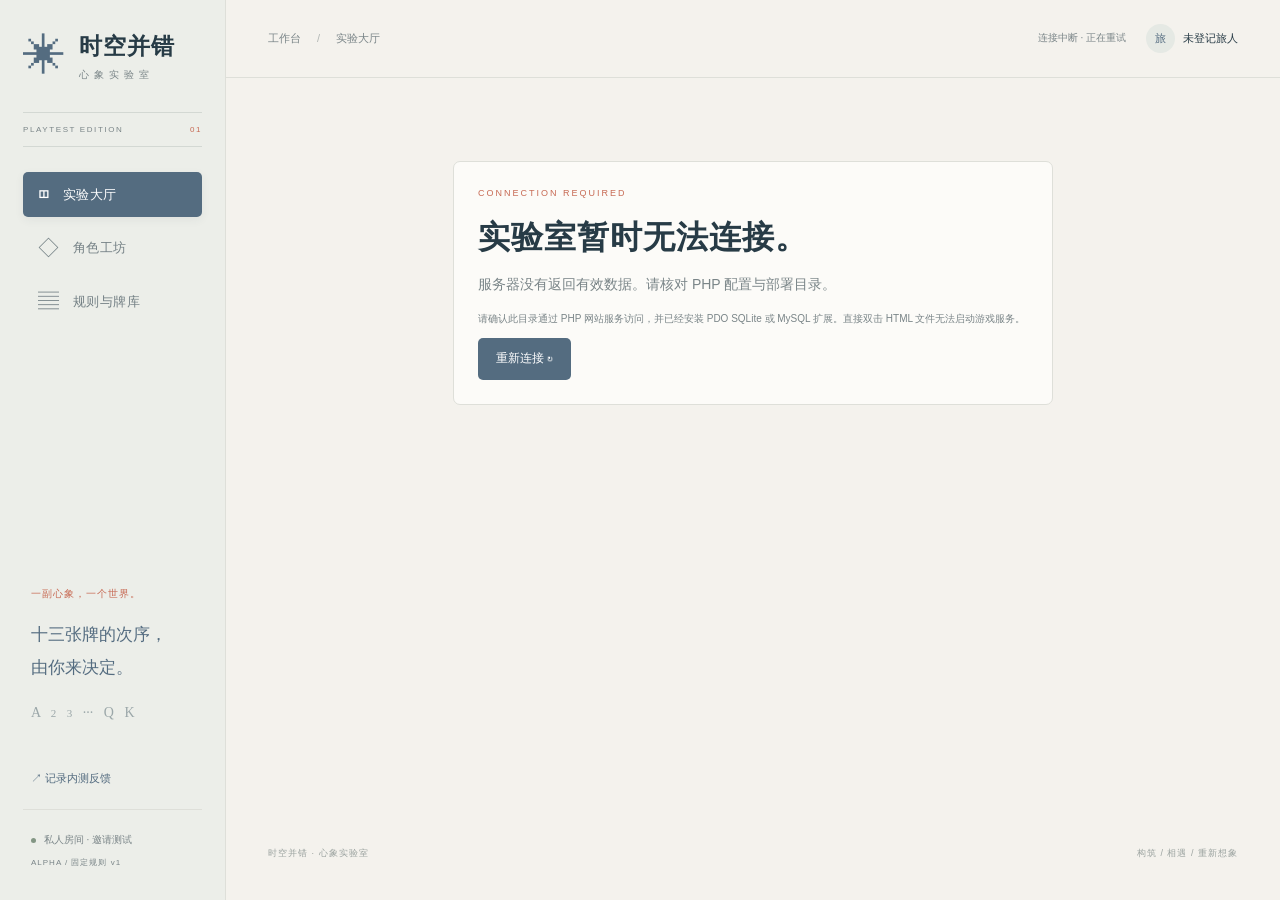
==== public/index.html @ 9e771411 "Initial Initial Commit" ====
<!doctype html>
<html lang="zh-CN">
<head>
  <meta charset="utf-8">
  <meta name="viewport" content="width=device-width,initial-scale=1">
  <meta name="theme-color" content="#f4f2ed">
  <meta name="description" content="时空并错：围绕十三张心象展开的卡牌对战与角色创作实验室。">
  <title>时空并错 · 心象实验室</title>
  <link rel="stylesheet" href="assets/style.css">
  <script src="assets/app.js" defer></script>
</head>
<body>
  <div class="app-shell">
    <aside class="sidebar" aria-label="主导航">
      <a class="brand" href="#home"><span class="brand-mark" aria-hidden="true">✳</span><span>时空并错<small>心象实验室</small></span></a>
      <div class="edition">PLAYTEST EDITION <b>01</b></div>
      <nav>
        <button data-nav="home" class="nav-item active"><span aria-hidden="true">◫</span> 实验大厅</button>
        <button data-nav="workshop" class="nav-item"><span aria-hidden="true">◇</span> 角色工坊</button>
        <button data-nav="reference" class="nav-item"><span aria-hidden="true">▤</span> 规则与牌库</button>
        <button data-nav="room" class="nav-item" id="room-nav" hidden><span aria-hidden="true">◎</span> 当前对局</button>
      </nav>
      <div class="sidebar-note"><span class="tiny-label">一副心象，一个世界。</span><p>十三张牌的次序，<br>由你来决定。</p><div class="mini-ranks">A <i>2</i> <i>3</i> ··· Q K</div></div>
      <button class="feedback-link" data-action="feedback">↗ 记录内测反馈</button>
      <div class="sidebar-bottom"><span class="status-dot"></span> 私人房间 · 邀请测试 <small>ALPHA / 固定规则 v1</small></div>
    </aside>
    <div class="workspace">
      <header class="topbar"><div class="breadcrumb" id="breadcrumb">工作台 <span>/</span> 实验大厅</div><div class="header-right"><span class="network-status" id="network-status">正在连接</span><button class="identity" data-action="identity"><span id="avatar-initial">旅</span><span id="identity-name">未登记旅人</span></button></div></header>
      <main id="main" tabindex="-1"><div class="loading-state"><span class="loading-ring"></span><p>正在整理心象牌库…</p></div></main>
      <footer class="main-footer"><span>时空并错 · 心象实验室</span><span>构筑 / 相遇 / 重新想象</span></footer>
    </div>
  </div>
  <div id="toast" class="toast" role="status" aria-live="polite" hidden></div>
  <dialog id="modal" aria-labelledby="modal-title"><div id="modal-content"></div></dialog>
  <noscript>本游戏需要启用 JavaScript。请在浏览器设置中启用后刷新页面。</noscript>
</body>
</html>
---- public/assets/style.css ----
:root{--paper:#f4f2ed;--surface:#fcfbf8;--ink:#273b46;--muted:#7a8588;--line:#dedfd9;--blue:#546c80;--blue-light:#e5ebed;--coral:#c76a54;--coral-light:#f1e4dc;--green:#768876;--shadow:0 8px 24px #273b4607;--serif:"Noto Serif SC","Songti SC","SimSun",serif}
*{box-sizing:border-box}body{margin:0;background:var(--paper);color:var(--ink);font:14px/1.65 -apple-system,BlinkMacSystemFont,"Segoe UI","Microsoft YaHei",sans-serif}button,input,select,textarea{font:inherit}button,a,input,select,textarea{outline-offset:4px}button{cursor:pointer}button:disabled{cursor:not-allowed;opacity:.42}button,a{touch-action:manipulation}a{color:var(--blue)}button{color:inherit}button:focus-visible,a:focus-visible{outline:2px solid var(--coral)}button{border:0}input,select,textarea{min-width:0;width:100%;border:1px solid var(--line);border-radius:5px;background:#fffefa;padding:10px 12px;color:var(--ink)}input:focus,select:focus,textarea:focus{outline:2px solid #829ba555;outline-offset:0;border-color:var(--blue)}textarea{resize:vertical}label{display:block;font-size:12px;font-weight:600;color:#65737b}label input,label select,label textarea{display:block;margin-top:6px;font-weight:400}h1,h2,h3,h4,p{margin-top:0}h1,h2,h3{font-family:var(--serif);font-weight:600}h1{font-size:32px;letter-spacing:1px;line-height:1.5;margin-bottom:12px}h2{font-size:23px;line-height:1.5;margin-bottom:12px}h3{font-size:18px;margin-bottom:9px}p{color:var(--muted)}[hidden]{display:none!important}.app-shell{display:flex;min-height:100vh}.sidebar{width:226px;min-width:226px;background:#eceee9;border-right:1px solid var(--line);padding:31px 23px;display:flex;flex-direction:column;position:fixed;top:0;bottom:0;z-index:10}.brand{display:flex;align-items:center;gap:12px;text-decoration:none;color:var(--ink);font-family:var(--serif);font-size:23px;font-weight:700;line-height:1.2;letter-spacing:1px}.brand small{display:block;font-family:inherit;font-size:10px;letter-spacing:5px;margin-top:8px;color:var(--muted);font-weight:400}.brand-mark{font-family:Georgia,serif;font-size:43px;font-weight:400;color:var(--blue)}.edition{border-top:1px solid #d3d8d3;border-bottom:1px solid #d3d8d3;margin:29px 0 25px;padding:10px 0;font-size:8px;letter-spacing:1.6px;color:var(--muted);display:flex;justify-content:space-between}.edition b{font-weight:400;color:var(--coral)}.sidebar nav{display:flex;flex-direction:column;gap:8px}.nav-item{display:flex;gap:13px;align-items:center;background:none;text-align:left;padding:12px 15px;font-size:13px;border-radius:5px;color:#748085;letter-spacing:.5px}.nav-item>span{font-size:21px;line-height:20px}.nav-item.active{background:var(--blue);color:#fff;box-shadow:0 3px 10px #29415610}.nav-item:hover:not(.active){background:#e0e5e0}.sidebar-note{margin-top:auto;padding:44px 8px 35px}.tiny-label,.eyebrow{font-size:10px;letter-spacing:2px;font-weight:500}.sidebar-note .tiny-label{color:var(--coral);letter-spacing:1px}.sidebar-note p{font-family:var(--serif);font-size:17px;color:var(--blue);line-height:1.9;margin-top:15px}.mini-ranks{color:#9ba7a9;word-spacing:7px;font-family:Georgia,serif}.mini-ranks i{font-size:11px;font-style:normal}.feedback-link{background:transparent;text-align:left;font-size:11px;padding:10px 8px;color:var(--blue)}.sidebar-bottom{font-size:10px;color:var(--muted);padding:22px 8px 0;border-top:1px solid var(--line);margin-top:12px}.sidebar-bottom small{display:block;font-size:8px;letter-spacing:1px;margin-top:7px}.status-dot{display:inline-block;background:#839684;width:5px;height:5px;border-radius:50%;margin-right:5px}.workspace{width:calc(100% - 226px);margin-left:226px}.topbar{height:78px;padding:0 42px;display:flex;align-items:center;justify-content:space-between;border-bottom:1px solid var(--line);gap:12px}.breadcrumb{font-size:11px;color:var(--muted)}.breadcrumb span{margin:0 13px;color:#b2b7b4}.header-right{display:flex;align-items:center;gap:20px}.network-status{font-size:10px;color:var(--muted)}.identity{background:transparent;display:flex;gap:8px;align-items:center;font-size:11px;padding:0}.identity>span:first-child{width:29px;height:29px;border-radius:50%;background:#e5e9e4;display:grid;place-items:center;font-family:var(--serif);color:var(--blue)}main{max-width:1570px;margin:auto;padding:33px 42px 50px;min-height:calc(100vh - 132px)}.main-footer{padding:0 42px 22px;display:flex;justify-content:space-between;color:#9aa29f;font-size:9px;letter-spacing:1px}.page-heading{display:flex;justify-content:space-between;align-items:end;gap:24px;margin-bottom:27px}.page-heading h1{font-size:27px;margin:0 0 7px}.page-heading p{font-size:12px;margin:0}.eyebrow{color:var(--coral);font-size:9px;margin-bottom:12px;text-transform:uppercase;display:block}.pill{font-size:9px;border:1px solid #d4ddd7;border-radius:30px;padding:5px 11px;white-space:nowrap;color:#6e8175;background:#edf0e8;display:inline-block}.hero{display:grid;grid-template-columns:1.05fr 1fr;min-height:306px;border:1px solid var(--line);border-radius:8px;overflow:hidden;background:var(--surface);position:relative}.hero-copy{padding:36px 35px;position:relative;z-index:1}.hero h2{font-size:34px;line-height:1.5;letter-spacing:1px;margin:0 0 14px}.hero h2 em{font-style:normal;color:var(--coral)}.hero p{font-size:12px;max-width:360px;line-height:1.9;margin-bottom:24px}.hero-art{background:#d1d9d7 url('mindscape.png') center/cover;position:relative;min-height:250px}.hero-art:before{content:"";position:absolute;inset:0;background:linear-gradient(90deg,#fcfbf8 0%,#fcfbf830 14%,transparent 40%)}.art-caption{position:absolute;right:18px;bottom:13px;color:#f7f8f4;font-size:8px;letter-spacing:2px;text-shadow:0 1px 7px #21383b}.button-row{display:flex;align-items:center;gap:9px;flex-wrap:wrap}.btn{background:var(--blue);color:#fff;padding:10px 17px;border:1px solid transparent;border-radius:5px;font-size:12px;display:inline-flex;align-items:center;justify-content:center;gap:9px;text-decoration:none;min-height:40px;transition:background .15s,transform .15s}.btn:hover:not(:disabled){background:#435e74;transform:translateY(-1px)}.btn.secondary{background:transparent;border-color:var(--line);color:var(--ink)}.btn.secondary:hover{background:#ecefe9}.btn.coral{background:var(--coral)}.btn.coral:hover{background:#b6604b}.btn.small{padding:6px 11px;min-height:32px;font-size:11px}.btn.ghost{background:transparent;color:var(--blue);border:0;padding:7px}.btn.danger{background:#b55e51;color:white}.text-button{background:none;color:var(--blue);font-size:11px;padding:4px 0;border-bottom:1px solid #a9b7bd}.home-grid{display:grid;grid-template-columns:1fr 280px;gap:25px;margin-top:31px}.section-heading{display:flex;align-items:center;justify-content:space-between;gap:12px;margin-bottom:16px}.section-heading h2{font-size:19px;margin:0}.section-heading small{font-family:sans-serif;font-size:9px;letter-spacing:1px;color:var(--muted);margin-left:10px;font-weight:400}.section-heading a{font-size:11px}.preset-grid{display:grid;grid-template-columns:repeat(2,minmax(0,1fr));gap:13px}.preset-card{position:relative;border:1px solid var(--line);border-radius:6px;background:var(--surface);overflow:hidden;cursor:pointer;display:grid;grid-template-columns:85px 1fr;min-height:139px;transition:border-color .2s,transform .2s}.preset-card:hover{transform:translateY(-2px);border-color:#879eaa}.preset-card.selected{border-color:var(--blue);box-shadow:0 0 0 1px var(--blue)}.preset-portrait{background-image:url('mind-atlas.png');background-size:200% 200%;background-color:#dfe5e0}.art-0{background-position:0 0}.art-1{background-position:100% 0}.art-2{background-position:0 100%}.art-3{background-position:100% 100%}.preset-info{padding:15px 15px 11px;min-width:0}.preset-info h3{font-size:16px;margin-bottom:1px}.preset-info .subtitle{font-size:9px;color:var(--muted)}.preset-info p{font-size:10px;line-height:1.65;margin:9px 0 7px;display:-webkit-box;-webkit-line-clamp:2;-webkit-box-orient:vertical;overflow:hidden}.color-label{display:inline-flex;align-items:center;gap:5px;font-size:9px}.color-label:before{content:"";width:5px;height:5px;border-radius:50%;background:var(--blue)}.color-label.warm:before{background:var(--coral)}.color-label.neutral:before{background:#8a8595}.selected-check{position:absolute;right:9px;top:8px;font-size:9px;color:var(--blue)}.quick-panel{background:#e8ece7;border:1px solid #d9ded7;padding:22px;border-radius:6px}.quick-panel .eyebrow{color:var(--green);font-size:8px}.quick-panel h3{font-size:20px}.quick-panel p{font-size:11px;line-height:1.9}.quick-panel .btn{width:100%;margin-top:11px}.quick-panel label{font-size:10px}.quick-panel input{background:#f6f6ef;font-size:11px}.rule-shortcut{padding:21px 4px;border-bottom:1px solid var(--line);display:flex;gap:13px}.rule-shortcut>span{font-family:Georgia,serif;font-size:27px;color:#a0ada7}.rule-shortcut h4{font-size:11px;font-weight:500;margin:0 0 4px}.rule-shortcut p{font-size:10px;margin:0;line-height:1.8}.lower-banner{margin-top:23px;padding:20px 23px;border:1px dashed #cbd2cd;border-radius:5px;display:flex;align-items:center;gap:17px}.lower-banner>span{color:var(--coral);font-size:29px;line-height:1}.lower-banner h3{font-size:13px;margin-bottom:4px}.lower-banner p{font-size:10px;margin:0}.lower-banner button{margin-left:auto;white-space:nowrap}.muted{color:var(--muted)}.small-text{font-size:11px}.empty-state{text-align:center;padding:38px 20px;color:var(--muted)}.loading-state{min-height:350px;display:grid;place-content:center;text-align:center;gap:20px}.loading-state p{font-size:13px}.loading-ring{width:25px;height:25px;border:2px solid var(--line);border-top-color:var(--blue);border-radius:50%;animation:spin .8s linear infinite;margin:auto}@keyframes spin{to{transform:rotate(360deg)}}.panel{background:var(--surface);border:1px solid var(--line);border-radius:7px;padding:24px}.panel+.panel{margin-top:20px}.panel-title{display:flex;align-items:center;justify-content:space-between;gap:15px;margin-bottom:18px}.panel-title h2{font-size:19px;margin:0}.form-grid{display:grid;grid-template-columns:repeat(2,minmax(0,1fr));gap:15px}.form-grid.three{grid-template-columns:repeat(3,minmax(0,1fr))}.span-all{grid-column:1/-1}.help{font-size:10px;color:var(--muted);margin-top:8px;line-height:1.8}.field-inline{display:flex;gap:8px;align-items:center}.field-inline input[type=checkbox]{width:auto}.workshop-layout{display:grid;grid-template-columns:minmax(0,1fr) 240px;gap:24px;align-items:start}.workshop-aside{position:sticky;top:20px}.character-preview{background:var(--surface);border:1px solid var(--line);border-radius:7px;overflow:hidden}.character-preview .portrait{height:245px;background-image:url('mind-atlas.png');background-size:200% 200%;background-color:#dfe5e0}.character-preview .preview-text{padding:21px}.character-preview h3{font-size:25px}.character-preview p{font-size:11px;margin-bottom:10px}.budget-box{margin-top:15px;border:1px solid var(--line);padding:17px;border-radius:5px;background:#eeefe8;font-size:11px}.budget-box strong{font-size:22px;font-family:Georgia,serif}.budget-meter{height:4px;background:#d4dcd5;margin:12px 0;border-radius:3px;overflow:hidden}.budget-meter>i{display:block;background:var(--green);height:100%}.budget-box.invalid{background:#f3e7e0;color:#b45d47}.budget-box ul{padding-left:17px;font-size:10px}.skill-block{border:1px solid #d8dfe0;background:#f0f3f2;padding:17px;border-radius:6px;margin-top:13px}.skill-top{display:flex;align-items:center;gap:10px;margin-bottom:14px}.skill-top input{font-family:var(--serif);background:transparent;font-size:16px;border:0;border-bottom:1px solid var(--line);border-radius:0;padding:4px 0}.skill-number{color:var(--blue);font-family:Georgia,serif;font-size:18px}.icon-button{background:transparent;padding:6px;color:var(--muted);min-width:27px;border-radius:3px}.icon-button:hover{background:#dfe5df;color:var(--ink)}.effect-row{display:grid;grid-template-columns:1.1fr .8fr 60px .8fr 25px;gap:7px;margin-top:8px;align-items:center}.effect-row select,.effect-row input{padding:7px;font-size:11px;background:#fbfcf8}.block-label{font-size:10px;color:var(--blue);margin:15px 0 6px}.skill-sentence{font-size:11px;margin:12px 0 0;color:#6e7d82;border-left:2px solid #b7c7c6;padding-left:10px}.deck-guide{display:flex;justify-content:space-between;margin-bottom:13px;font-size:9px;color:var(--muted)}.deck-slot{display:grid;grid-template-columns:26px 30px minmax(0,1fr) 30px;gap:9px;align-items:center;border:1px solid var(--line);border-radius:5px;padding:9px 10px;margin-bottom:7px;background:#f8f8f2}.slot-order{font-size:9px;color:#9ca6a4;text-align:center}.slot-rank{font-family:Georgia,serif;font-size:21px;color:var(--blue);text-align:center}.deck-slot select{padding:6px 9px;font-size:11px}.reorder-buttons{display:flex;flex-direction:column;line-height:1}.reorder-buttons button{padding:0 6px;font-size:10px;min-height:18px;background:transparent;color:#85938f}.custom-slot{grid-column:2/-1;border-top:1px solid var(--line);padding-top:11px;margin-top:2px}.custom-slot label{font-size:10px}.custom-slot input,.custom-slot select{font-size:11px;padding:7px}.slot-custom-badge{font-size:8px;color:var(--coral)}.save-bar{position:sticky;bottom:15px;z-index:4;background:#fcfbf8ed;backdrop-filter:blur(10px);border:1px solid var(--line);border-radius:6px;box-shadow:0 4px 20px #263b4612;display:flex;justify-content:space-between;align-items:center;padding:12px 16px;margin-top:20px;gap:12px}.save-bar p{margin:0;font-size:10px}.portrait-options{display:flex;gap:8px;margin-top:6px}.portrait-option{height:52px;width:43px;background-image:url('mind-atlas.png');background-size:200% 200%;border-radius:4px;border:2px solid transparent;background-color:#dde5df}.portrait-option.selected{border-color:var(--coral)}.reference-grid{display:grid;grid-template-columns:1.1fr 1fr;gap:22px;align-items:start}.rule-section{padding:20px 0;border-bottom:1px solid var(--line)}.rule-section:first-child{padding-top:0}.rule-section:last-child{border:0;padding-bottom:0}.rule-section h3{font-size:17px}.rule-section p,.rule-section li{font-size:12px;line-height:1.95}.rule-section ul,.rule-section ol{padding-left:20px;color:var(--muted);margin-bottom:0}.rule-section strong{color:var(--ink);font-weight:500}.reference-card{padding:14px 0;border-bottom:1px solid var(--line)}.reference-card h3{font-size:15px;margin:0 0 6px;display:flex;justify-content:space-between;gap:8px}.reference-card p{font-size:11px;margin:0;white-space:pre-line;line-height:1.9}.reference-card h3 small{font-family:sans-serif;font-size:8px;color:var(--muted);font-weight:400}.notice{background:#e9eee8;color:#65806e;border-left:3px solid #9eb29c;padding:13px 16px;font-size:11px;margin-bottom:20px}.notice.warning{background:#f1e7dc;color:#a07151;border-color:#c99c73}.lobby-layout{display:grid;grid-template-columns:1fr 290px;gap:25px}.room-code{font-family:Georgia,serif;font-size:31px;letter-spacing:6px}.seat-list{display:grid;grid-template-columns:repeat(2,minmax(0,1fr));gap:13px}.seat{display:flex;align-items:center;padding:16px;border:1px solid var(--line);background:var(--surface);border-radius:5px;gap:13px;min-height:100px}.seat-portrait{width:52px;height:65px;flex-shrink:0;border-radius:4px;background-image:url('mind-atlas.png');background-size:200% 200%;background-color:#dbe1dd}.seat h3{font-size:15px;margin-bottom:2px}.seat p{font-size:10px;margin:0}.seat.empty{border-style:dashed;justify-content:center;font-size:11px;color:var(--muted)}.room-controls .btn{width:100%;margin-top:10px}.match-top{display:flex;justify-content:space-between;align-items:center;margin-bottom:21px;gap:15px}.match-top h1{font-size:24px;margin:0}.match-top p{font-size:10px;margin:5px 0 0}.turn-banner{padding:15px 20px;border:1px solid #cad6d8;background:#e9eef0;border-radius:5px;display:flex;align-items:center;justify-content:space-between;margin-bottom:20px;gap:12px}.turn-banner strong{font-family:var(--serif);font-size:17px;font-weight:600}.turn-banner p{font-size:10px;margin:4px 0 0}.phase-tag{font-size:10px;padding:5px 9px;background:#ffffff85;border:1px solid #d5e0e1;border-radius:4px}.game-layout{display:grid;grid-template-columns:minmax(0,1fr) 230px;gap:20px}.opponents{display:flex;gap:12px;margin-bottom:20px;flex-wrap:wrap}.player-board{flex:1 1 140px;border:1px solid var(--line);background:var(--surface);border-radius:6px;overflow:hidden;min-width:130px;max-width:300px;position:relative}.player-board.active-turn{border-color:var(--blue);box-shadow:0 0 0 1px var(--blue)}.player-board.targeted{border-color:var(--coral);box-shadow:0 0 0 2px #c76a5440}.player-board.dead{opacity:.45}.player-art{height:95px;background-image:url('mind-atlas.png');background-size:200% 200%;background-color:#d8e3de;position:relative}.player-art:after{content:"";position:absolute;inset:45% 0 0;background:linear-gradient(transparent,#273b4670)}.player-art .player-name{position:absolute;bottom:7px;left:12px;right:10px;font-family:var(--serif);color:#fff;font-size:16px;z-index:1;text-shadow:0 1px 5px #2229}.player-meta{padding:11px 12px}.player-meta .meta-top{display:flex;justify-content:space-between;gap:5px;font-size:9px;color:var(--muted);margin-bottom:7px}.health{display:flex;align-items:center;gap:3px;flex-wrap:wrap;font-size:10px}.health-pip{width:8px;height:8px;border-radius:50%;background:#aabcaf}.health-pip.empty{background:#e6e9e2}.health-text{margin-left:5px;font-size:10px}.player-counts{display:flex;gap:12px;font-size:9px;color:var(--muted);margin-top:9px}.equipment-list{display:flex;gap:4px;flex-wrap:wrap;margin-top:10px}.equipment-chip{font-size:9px;background:#e8ece4;border:1px solid #d6ddcf;border-radius:3px;padding:2px 5px}.equipment-chip.delayed{background:#f0e5df;border-color:#e2cdc2}.player-target{position:absolute;top:8px;right:8px;background:#fcfbf8db;z-index:2;border:1px solid #ffffff90;border-radius:4px;font-size:9px;padding:3px 7px}.log-panel{padding:18px 16px;max-height:760px;overflow:auto;position:sticky;top:15px}.log-panel h3{font-size:15px;padding-bottom:13px;border-bottom:1px solid var(--line)}.log-entry{font-size:10px;color:var(--muted);padding:9px 0;border-bottom:1px solid #e8e9e1;line-height:1.8;overflow-wrap:anywhere}.log-entry:last-child{color:var(--ink)}.log-stats{font-size:9px;color:var(--muted);margin-top:14px;line-height:1.9}.self-board{background:#e9ede7;border:1px solid #d3dbd2;border-radius:6px;padding:18px;margin-bottom:18px}.self-title{display:flex;align-items:center;gap:14px;margin-bottom:14px}.self-title .seat-portrait{width:46px;height:52px}.self-title h3{font-size:17px;margin-bottom:3px}.self-title p{font-size:10px;margin:0}.self-title .health{margin-left:auto}.hand-label{font-size:10px;color:var(--blue);display:flex;justify-content:space-between;gap:8px;margin:15px 0 10px}.hand-cards{display:flex;gap:9px;overflow-x:auto;padding:5px 3px 15px;min-height:144px}.playing-card{flex:0 0 91px;width:91px;height:132px;background:var(--surface);border:1px solid #d3d9d2;border-radius:5px;display:flex;flex-direction:column;justify-content:space-between;padding:8px;position:relative;text-align:left;box-shadow:0 3px 3px #33493609;transition:transform .15s,border .15s}.playing-card:hover{transform:translateY(-4px)}.playing-card.selected{border-color:var(--coral);box-shadow:0 0 0 2px #c76a5466;transform:translateY(-4px)}.playing-card.mind-card{background:#eef2f1;border-color:#b3c3c8}.card-top{display:flex;justify-content:space-between;align-items:center;font-family:Georgia,serif;color:var(--blue);font-size:18px;line-height:1}.card-top .suit{font-size:13px}.card-symbol{font-family:var(--serif);font-size:27px;text-align:center;color:#afbab5;line-height:1.1}.playing-card.attack-warm .card-top,.playing-card.attack-warm .card-symbol{color:var(--coral)}.playing-card .card-name{font-family:var(--serif);font-size:12px;font-weight:600;line-height:1.35;text-align:center}.card-origin{font-size:7px;text-align:center;color:var(--muted);letter-spacing:1px}.action-panel{background:var(--surface);border:1px solid var(--line);border-radius:5px;padding:19px;margin-top:5px}.action-panel h3{font-size:17px;margin-bottom:8px}.action-panel p{font-size:11px;white-space:pre-line;line-height:1.9;margin-bottom:13px}.action-panel .form-grid{gap:10px;margin-bottom:12px}.action-panel label{font-size:10px}.action-panel input,.action-panel select{font-size:11px;padding:7px}.skill-buttons{display:flex;gap:6px;flex-wrap:wrap;margin-top:12px}.skill-button{font-size:10px;color:var(--blue);border:1px solid #bccbc3;background:#f4f6ef;padding:5px 9px;border-radius:4px}.mind-strip{display:flex;overflow-x:auto;gap:5px;margin-top:10px;padding-bottom:8px}.mind-token{flex:0 0 38px;text-align:center;border:1px solid #c7d2cd;border-radius:3px;background:#f3f5ee;padding:6px 2px;color:var(--blue);font-family:Georgia,serif;font-size:14px}.mind-token small{display:block;font-family:sans-serif;font-size:7px;line-height:1.3;margin-top:4px;overflow:hidden;text-overflow:ellipsis;white-space:nowrap}.mind-token.spent{opacity:.5;background:#e0e5db}.response-panel{background:#f3e6db;border-color:#dec7b5}.response-panel .eyebrow{color:#aa704a}.response-options{display:flex;gap:7px;flex-wrap:wrap}.response-options .btn{background:#a57b5e;font-size:11px;padding:8px 12px}.selection-cards{display:flex;gap:7px;flex-wrap:wrap;margin:12px 0}.selection-chip{display:flex;align-items:center;gap:6px;font-size:10px;border:1px solid var(--line);background:white;padding:6px 9px;border-radius:4px;cursor:pointer}.selection-chip input{width:auto;margin:0}.turn-actions{display:flex;gap:8px;flex-wrap:wrap}.winner-banner{text-align:center;background:#e6ece0;border:1px solid #cbd5c1;padding:28px;border-radius:6px;margin-bottom:20px}.winner-banner h2{font-size:26px;margin:6px 0}.winner-banner p{font-size:12px;margin:0 0 16px}.toast{position:fixed;bottom:26px;left:calc(50% + 113px);transform:translateX(-50%);background:#273b46;color:#fff;font-size:12px;padding:13px 23px;border-radius:6px;box-shadow:0 5px 25px #22333c22;z-index:100;max-width:min(550px,90vw)}.toast.error{background:#a55949}dialog{border:1px solid var(--line);padding:0;border-radius:9px;background:var(--surface);color:var(--ink);width:min(580px,calc(100vw - 30px));max-height:90vh;box-shadow:0 25px 90px #253b4430}dialog::backdrop{background:#273b4655;backdrop-filter:blur(3px)}.modal-inner{padding:28px}.modal-header{display:flex;justify-content:space-between;align-items:center;gap:15px;margin-bottom:22px}.modal-header h2{font-size:23px;margin:0}.modal-inner>p{font-size:12px}.modal-actions{display:flex;justify-content:flex-end;gap:8px;margin-top:23px}.modal-inner label+label{margin-top:14px}.advanced-textarea{font:11px/1.6 ui-monospace,Consolas,monospace;min-height:260px}.checkbox-row{display:flex;gap:8px;align-items:center;margin-top:13px!important}.checkbox-row input{width:auto;margin:0}.checkbox-row span{font-weight:400}.inline-error{color:#af5b48;font-size:11px;margin-top:9px}.winner-name{color:var(--green)}.reference-search{margin-bottom:10px}.documentation-links{display:flex;gap:13px;flex-wrap:wrap;font-size:10px}.hidden-visually{position:absolute;width:1px;height:1px;padding:0;margin:-1px;overflow:hidden;clip:rect(0,0,0,0);white-space:nowrap;border:0}
.game-layout>*{min-width:0}.game-layout .self-board,.game-layout .action-panel,.game-layout .hand-cards,.game-layout .mind-strip{min-width:0;max-width:100%}.game-layout .btn{max-width:100%;white-space:normal;overflow-wrap:anywhere}.self-title>div,.match-top>div{min-width:0}.self-title h3,.self-title p,.match-top h1{overflow-wrap:anywhere}
.history-list{display:grid;grid-template-columns:1fr 1fr;column-gap:25px}.history-row{display:flex;justify-content:space-between;align-items:center;gap:10px;padding:12px 0;border-top:1px solid var(--line)}.history-row b{font-size:12px;font-weight:500}.history-row small{display:block;font-size:9px;color:var(--muted);margin-top:3px}.history-row .btn{flex-shrink:0}.is-busy [data-action="legal"],.is-busy [data-action="save-build"],.is-busy [data-action="practice"],.is-busy [data-action="start-game"],.is-busy [data-action="add-bot"]{opacity:.55;cursor:wait}.is-busy #network-status:after{content:" · 正在处理"}
@media(max-width:720px){.history-list{grid-template-columns:1fr}}
@media(min-width:1450px){.hero{min-height:340px}.hero-copy{padding:43px}.hero h2{font-size:39px}.preset-card{grid-template-columns:105px 1fr;min-height:155px}.preset-info{padding:20px}.home-grid{grid-template-columns:1fr 310px}}
@media(max-width:1180px){.sidebar{width:190px;min-width:190px;padding:27px 17px}.brand{font-size:20px;gap:9px}.brand-mark{font-size:35px}.brand small{font-size:8px}.workspace{margin-left:190px;width:calc(100% - 190px)}.topbar{padding:0 28px}main{padding:28px}.main-footer{padding:0 28px 20px}.home-grid{grid-template-columns:1fr 230px;gap:18px}.hero-copy{padding:28px}.hero h2{font-size:29px}.hero{grid-template-columns:1.1fr 1fr}.preset-card{grid-template-columns:65px 1fr}.preset-info{padding:12px}.preset-info h3{font-size:15px}.section-heading small{display:none}.quick-panel{padding:19px}.workshop-layout{grid-template-columns:1fr 210px;gap:18px}.character-preview .portrait{height:210px}.game-layout{grid-template-columns:minmax(0,1fr) 180px;gap:14px}.log-panel{padding:15px 12px}.toast{left:calc(50% + 95px)}}
@media(max-width:980px){.home-grid{grid-template-columns:1fr}.home-aside{display:grid;grid-template-columns:1fr 1fr;gap:18px}.quick-panel{grid-row:span 2}.rule-shortcut{padding:8px 0}.preset-card{grid-template-columns:95px 1fr}.preset-info{padding:17px}.hero{grid-template-columns:1.25fr 1fr}.hero h2{font-size:28px}.hero-art{min-height:290px}.workshop-layout{grid-template-columns:1fr}.workshop-aside{position:static;display:grid;grid-template-columns:1fr 1fr;gap:18px}.character-preview{display:none}.budget-box{margin:0}.workshop-aside>.help{margin:0}.reference-grid{grid-template-columns:1fr}.lobby-layout{grid-template-columns:1fr}.room-controls{display:grid;grid-template-columns:1fr 1fr;gap:20px}.room-controls .panel+.panel{margin:0}.game-layout{grid-template-columns:minmax(0,1fr)}.log-panel{position:static;max-height:220px}.log-entry{padding:5px 0}.game-side{order:2}.form-grid.three{grid-template-columns:repeat(2,minmax(0,1fr))}}
@media(max-width:720px){.sidebar{width:100%;min-width:0;height:62px;top:auto;bottom:0;padding:0;background:#eceee9f5;backdrop-filter:blur(10px);border-right:0;border-top:1px solid var(--line);display:block}.sidebar .brand,.edition,.sidebar-note,.feedback-link,.sidebar-bottom{display:none}.sidebar nav{flex-direction:row;height:100%;gap:0;justify-content:space-around}.nav-item{display:flex;flex-direction:column;gap:4px;border-radius:0;flex:1;justify-content:center;font-size:9px;padding:5px 0;letter-spacing:0}.nav-item>span{font-size:19px}.nav-item.active{background:transparent;color:var(--blue);box-shadow:inset 0 2px var(--blue)}.workspace{width:100%;margin:0;padding-bottom:62px}.topbar{height:62px;padding:0 20px}.breadcrumb{font-size:10px}.header-right{gap:10px}.network-status{font-size:8px}.identity{font-size:10px}.identity>span:first-child{width:24px;height:24px}.breadcrumb span{margin:0 8px}main{padding:25px 20px 30px;min-height:calc(100vh - 170px)}.main-footer{padding:0 20px 20px;font-size:8px}.page-heading{gap:15px;margin-bottom:22px;align-items:start}.page-heading h1{font-size:24px}.page-heading p{font-size:10px}.page-heading .pill{font-size:8px;padding:4px 8px}.hero{grid-template-columns:1fr;min-height:0}.hero-copy{padding:28px 25px}.hero h2{font-size:31px;line-height:1.5}.hero p{font-size:11px;max-width:290px;margin-bottom:21px}.hero-art{height:170px;min-height:170px;order:2;background-position:50% 57%}.hero-art:before{background:linear-gradient(180deg,#fcfbf8 0%,#fcfbf810 22%,transparent 40%)}.home-grid{margin-top:25px}.section-heading h2{font-size:17px}.preset-grid{gap:10px}.preset-card{grid-template-columns:1fr;min-height:0}.preset-portrait{height:135px}.preset-info{padding:13px}.preset-info h3{font-size:16px}.preset-info p{font-size:9px;margin:7px 0}.selected-check{background:#fcfbf8bd;border-radius:3px;padding:0 4px}.home-aside{display:block}.quick-panel{margin-top:7px}.rule-shortcut{padding:17px 0}.lower-banner{padding:17px 15px;flex-wrap:wrap;gap:10px}.lower-banner p{font-size:9px}.lower-banner button{margin-left:39px}.panel{padding:19px}.panel-title h2{font-size:18px}.form-grid{gap:12px}.form-grid.three{grid-template-columns:repeat(2,minmax(0,1fr))}.workshop-aside{display:block}.budget-box{margin-bottom:13px}.skill-block{padding:13px}.effect-row{grid-template-columns:1fr 1fr 50px 28px}.effect-row .effect-color{grid-column:1/3;grid-row:auto}.effect-row>.icon-button{grid-column:4;grid-row:1}.effect-row{position:relative;border-top:1px solid #d6dfd7;padding-top:8px}.effect-row select,.effect-row input{font-size:10px;padding:7px 5px}.effect-row .effect-color:empty{display:none}.deck-slot{grid-template-columns:18px 22px minmax(0,1fr) 22px;gap:6px;padding:7px}.slot-rank{font-size:19px}.custom-slot{grid-column:1/-1;padding:10px 4px 2px}.save-bar{bottom:75px;padding:10px}.save-bar p{max-width:140px;font-size:9px}.save-bar .btn{font-size:10px;padding:8px 10px}.seat-list{grid-template-columns:1fr}.seat{min-height:88px}.room-controls{display:block}.room-controls .panel+.panel{margin-top:17px}.match-top{align-items:start}.match-top h1{font-size:20px}.match-top .btn{padding:5px 8px;font-size:10px}.turn-banner{padding:12px 14px}.turn-banner strong{font-size:15px}.phase-tag{font-size:8px}.opponents{gap:9px}.player-board{flex:1 1 105px;min-width:100px;max-width:none}.player-art{height:85px}.player-art .player-name{font-size:14px;left:9px}.player-meta{padding:9px}.player-meta .meta-top{font-size:8px}.player-counts{font-size:8px;gap:8px}.player-target{font-size:8px;padding:2px 4px;top:5px;right:5px}.self-board{padding:13px}.self-title{gap:10px}.self-title h3{font-size:16px}.self-title p{font-size:9px}.self-title .health{max-width:100px}.playing-card{flex-basis:83px;width:83px;height:125px}.hand-cards{gap:7px;min-height:134px}.hand-label{font-size:9px}.action-panel{padding:14px}.action-panel h3{font-size:16px}.action-panel p{font-size:10px}.toast{left:50%;bottom:80px;font-size:11px;width:max-content;max-width:90vw}.modal-inner{padding:23px}.modal-header h2{font-size:20px}.btn{font-size:11px}.notice{font-size:10px}.reference-card h3{font-size:15px}.reference-card p{font-size:11px}}
@media(prefers-reduced-motion:reduce){*,*:before,*:after{animation:none!important;transition:none!important;scroll-behavior:auto!important}}
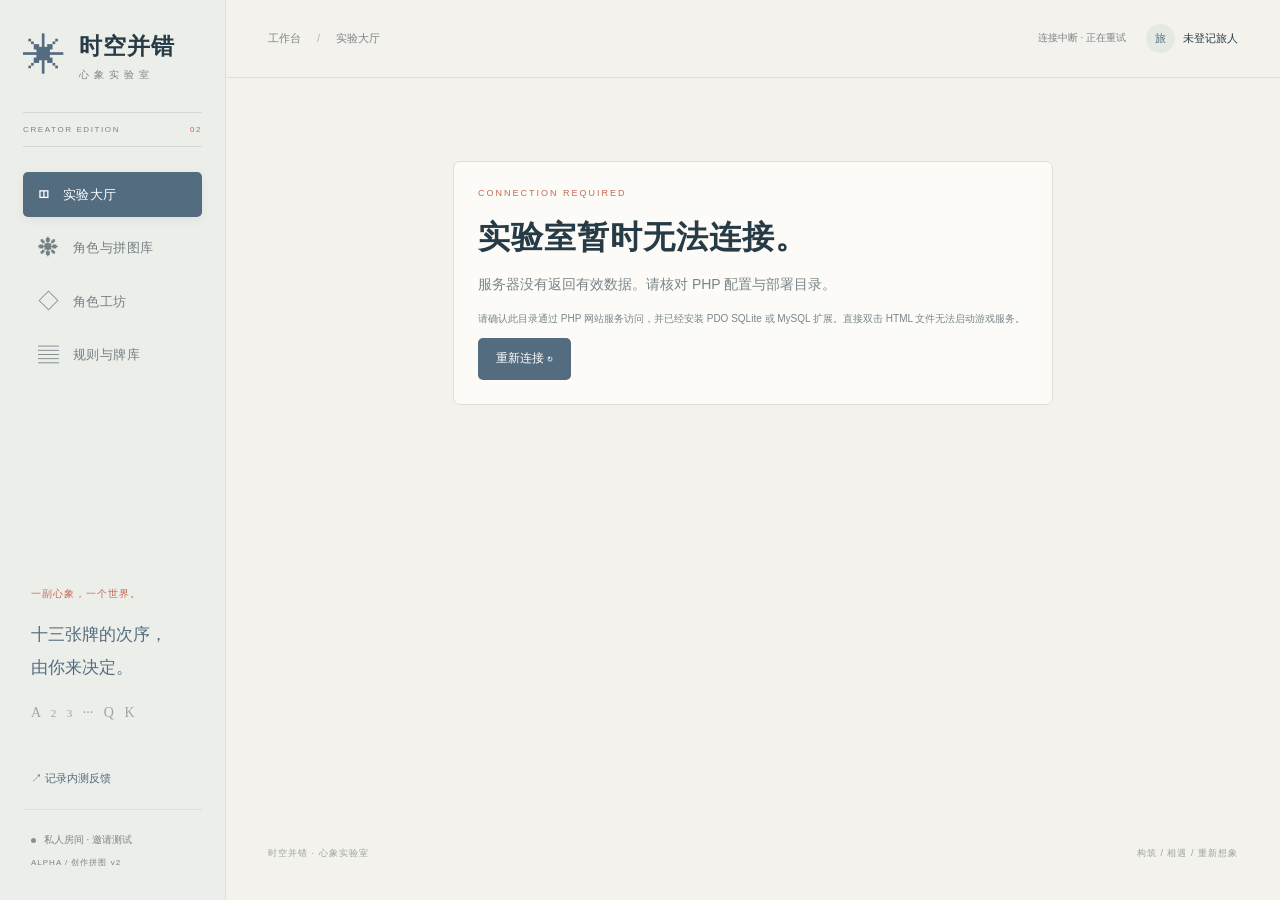
==== commit c64498ca: "Update project implementation and configuration" ====
--- a/public/index.html
+++ b/public/index.html
@@ -13,16 +13,17 @@
   <div class="app-shell">
     <aside class="sidebar" aria-label="主导航">
       <a class="brand" href="#home"><span class="brand-mark" aria-hidden="true">✳</span><span>时空并错<small>心象实验室</small></span></a>
-      <div class="edition">PLAYTEST EDITION <b>01</b></div>
+      <div class="edition">CREATOR EDITION <b>02</b></div>
       <nav>
         <button data-nav="home" class="nav-item active"><span aria-hidden="true">◫</span> 实验大厅</button>
+        <button data-nav="library" class="nav-item"><span aria-hidden="true">❋</span> 角色与拼图库</button>
         <button data-nav="workshop" class="nav-item"><span aria-hidden="true">◇</span> 角色工坊</button>
         <button data-nav="reference" class="nav-item"><span aria-hidden="true">▤</span> 规则与牌库</button>
         <button data-nav="room" class="nav-item" id="room-nav" hidden><span aria-hidden="true">◎</span> 当前对局</button>
       </nav>
       <div class="sidebar-note"><span class="tiny-label">一副心象，一个世界。</span><p>十三张牌的次序，<br>由你来决定。</p><div class="mini-ranks">A <i>2</i> <i>3</i> ··· Q K</div></div>
       <button class="feedback-link" data-action="feedback">↗ 记录内测反馈</button>
-      <div class="sidebar-bottom"><span class="status-dot"></span> 私人房间 · 邀请测试 <small>ALPHA / 固定规则 v1</small></div>
+      <div class="sidebar-bottom"><span class="status-dot"></span> 私人房间 · 邀请测试 <small>ALPHA / 创作拼图 v2</small></div>
     </aside>
     <div class="workspace">
       <header class="topbar"><div class="breadcrumb" id="breadcrumb">工作台 <span>/</span> 实验大厅</div><div class="header-right"><span class="network-status" id="network-status">正在连接</span><button class="identity" data-action="identity"><span id="avatar-initial">旅</span><span id="identity-name">未登记旅人</span></button></div></header>
--- a/public/assets/style.css
+++ b/public/assets/style.css
@@ -8,3 +8,19 @@
 @media(max-width:980px){.home-grid{grid-template-columns:1fr}.home-aside{display:grid;grid-template-columns:1fr 1fr;gap:18px}.quick-panel{grid-row:span 2}.rule-shortcut{padding:8px 0}.preset-card{grid-template-columns:95px 1fr}.preset-info{padding:17px}.hero{grid-template-columns:1.25fr 1fr}.hero h2{font-size:28px}.hero-art{min-height:290px}.workshop-layout{grid-template-columns:1fr}.workshop-aside{position:static;display:grid;grid-template-columns:1fr 1fr;gap:18px}.character-preview{display:none}.budget-box{margin:0}.workshop-aside>.help{margin:0}.reference-grid{grid-template-columns:1fr}.lobby-layout{grid-template-columns:1fr}.room-controls{display:grid;grid-template-columns:1fr 1fr;gap:20px}.room-controls .panel+.panel{margin:0}.game-layout{grid-template-columns:minmax(0,1fr)}.log-panel{position:static;max-height:220px}.log-entry{padding:5px 0}.game-side{order:2}.form-grid.three{grid-template-columns:repeat(2,minmax(0,1fr))}}
 @media(max-width:720px){.sidebar{width:100%;min-width:0;height:62px;top:auto;bottom:0;padding:0;background:#eceee9f5;backdrop-filter:blur(10px);border-right:0;border-top:1px solid var(--line);display:block}.sidebar .brand,.edition,.sidebar-note,.feedback-link,.sidebar-bottom{display:none}.sidebar nav{flex-direction:row;height:100%;gap:0;justify-content:space-around}.nav-item{display:flex;flex-direction:column;gap:4px;border-radius:0;flex:1;justify-content:center;font-size:9px;padding:5px 0;letter-spacing:0}.nav-item>span{font-size:19px}.nav-item.active{background:transparent;color:var(--blue);box-shadow:inset 0 2px var(--blue)}.workspace{width:100%;margin:0;padding-bottom:62px}.topbar{height:62px;padding:0 20px}.breadcrumb{font-size:10px}.header-right{gap:10px}.network-status{font-size:8px}.identity{font-size:10px}.identity>span:first-child{width:24px;height:24px}.breadcrumb span{margin:0 8px}main{padding:25px 20px 30px;min-height:calc(100vh - 170px)}.main-footer{padding:0 20px 20px;font-size:8px}.page-heading{gap:15px;margin-bottom:22px;align-items:start}.page-heading h1{font-size:24px}.page-heading p{font-size:10px}.page-heading .pill{font-size:8px;padding:4px 8px}.hero{grid-template-columns:1fr;min-height:0}.hero-copy{padding:28px 25px}.hero h2{font-size:31px;line-height:1.5}.hero p{font-size:11px;max-width:290px;margin-bottom:21px}.hero-art{height:170px;min-height:170px;order:2;background-position:50% 57%}.hero-art:before{background:linear-gradient(180deg,#fcfbf8 0%,#fcfbf810 22%,transparent 40%)}.home-grid{margin-top:25px}.section-heading h2{font-size:17px}.preset-grid{gap:10px}.preset-card{grid-template-columns:1fr;min-height:0}.preset-portrait{height:135px}.preset-info{padding:13px}.preset-info h3{font-size:16px}.preset-info p{font-size:9px;margin:7px 0}.selected-check{background:#fcfbf8bd;border-radius:3px;padding:0 4px}.home-aside{display:block}.quick-panel{margin-top:7px}.rule-shortcut{padding:17px 0}.lower-banner{padding:17px 15px;flex-wrap:wrap;gap:10px}.lower-banner p{font-size:9px}.lower-banner button{margin-left:39px}.panel{padding:19px}.panel-title h2{font-size:18px}.form-grid{gap:12px}.form-grid.three{grid-template-columns:repeat(2,minmax(0,1fr))}.workshop-aside{display:block}.budget-box{margin-bottom:13px}.skill-block{padding:13px}.effect-row{grid-template-columns:1fr 1fr 50px 28px}.effect-row .effect-color{grid-column:1/3;grid-row:auto}.effect-row>.icon-button{grid-column:4;grid-row:1}.effect-row{position:relative;border-top:1px solid #d6dfd7;padding-top:8px}.effect-row select,.effect-row input{font-size:10px;padding:7px 5px}.effect-row .effect-color:empty{display:none}.deck-slot{grid-template-columns:18px 22px minmax(0,1fr) 22px;gap:6px;padding:7px}.slot-rank{font-size:19px}.custom-slot{grid-column:1/-1;padding:10px 4px 2px}.save-bar{bottom:75px;padding:10px}.save-bar p{max-width:140px;font-size:9px}.save-bar .btn{font-size:10px;padding:8px 10px}.seat-list{grid-template-columns:1fr}.seat{min-height:88px}.room-controls{display:block}.room-controls .panel+.panel{margin-top:17px}.match-top{align-items:start}.match-top h1{font-size:20px}.match-top .btn{padding:5px 8px;font-size:10px}.turn-banner{padding:12px 14px}.turn-banner strong{font-size:15px}.phase-tag{font-size:8px}.opponents{gap:9px}.player-board{flex:1 1 105px;min-width:100px;max-width:none}.player-art{height:85px}.player-art .player-name{font-size:14px;left:9px}.player-meta{padding:9px}.player-meta .meta-top{font-size:8px}.player-counts{font-size:8px;gap:8px}.player-target{font-size:8px;padding:2px 4px;top:5px;right:5px}.self-board{padding:13px}.self-title{gap:10px}.self-title h3{font-size:16px}.self-title p{font-size:9px}.self-title .health{max-width:100px}.playing-card{flex-basis:83px;width:83px;height:125px}.hand-cards{gap:7px;min-height:134px}.hand-label{font-size:9px}.action-panel{padding:14px}.action-panel h3{font-size:16px}.action-panel p{font-size:10px}.toast{left:50%;bottom:80px;font-size:11px;width:max-content;max-width:90vw}.modal-inner{padding:23px}.modal-header h2{font-size:20px}.btn{font-size:11px}.notice{font-size:10px}.reference-card h3{font-size:15px}.reference-card p{font-size:11px}}
 @media(prefers-reduced-motion:reduce){*,*:before,*:after{animation:none!important;transition:none!important;scroll-behavior:auto!important}}
+/* Data-backed character collections and reusable creator puzzles. */
+.character-art{position:relative;overflow:hidden;background-image:none!important;background:linear-gradient(155deg,#e3e9df,#f1f0e7)!important}
+.character-art img{display:block;width:100%;height:100%;object-fit:contain;object-position:center;position:absolute;inset:0}
+.preset-portrait.character-art img{object-position:center 20%}.player-art.character-art img{object-fit:cover;object-position:center 24%}
+.seat-portrait.character-art img{object-fit:cover;object-position:center 20%}.portrait.character-art img{object-fit:contain}
+.library-tools{display:flex;align-items:end;gap:15px;margin:22px 0}.library-tools label:first-child{flex:1}.library-tools label:nth-child(2){min-width:180px}.library-tools .button-row{padding-bottom:2px}
+.library-count{font-size:11px;color:var(--muted);margin:16px 0}.character-library-grid{display:grid;grid-template-columns:repeat(3,minmax(0,1fr));gap:18px}.library-character{overflow:hidden;border:1px solid var(--line);border-radius:7px;background:var(--surface)}
+.library-portrait{height:220px;background-image:url('mind-atlas.png');background-size:200% 200%;background-color:#e1e7dd}.library-copy{padding:17px}.library-copy .eyebrow{font-size:8px;letter-spacing:1px;margin:0 0 9px}.library-copy h3{font-size:23px;margin:0 0 4px}.library-copy p{font-size:11px;margin:0 0 12px}.library-copy .btn{width:100%;margin-top:14px}.library-skill-names{display:flex;flex-wrap:wrap;gap:5px}.library-skill-names span,.puzzle-tags span{font-size:10px;border:1px solid #cdd8d0;background:#eef2eb;padding:3px 7px;border-radius:3px;color:var(--green)}
+.pagination{display:flex;align-items:center;justify-content:center;gap:20px;margin:24px 0;font-size:12px}.character-detail{display:grid;grid-template-columns:150px 1fr;gap:22px;align-items:center}.detail-portrait{height:210px;border-radius:5px;background-image:url('mind-atlas.png');background-size:200% 200%}.character-detail p{font-size:12px;line-height:1.9}.detail-heading{margin:24px 0 5px}.source-link{display:inline-block;font-size:11px;color:var(--blue);margin-top:10px}
+.template-actions{display:flex;align-items:center;gap:8px;flex-wrap:wrap;margin:10px 0 14px}.template-actions .btn{font-size:11px}.puzzle-toolbar{display:flex;gap:8px;flex-wrap:wrap;margin:15px 0}.puzzle-toolbar input{flex:1 1 180px;width:auto}.puzzle-toolbar select{width:auto;max-width:100%;flex:1 1 115px}.puzzle-results{max-height:54vh;overflow:auto;padding:0 4px 3px 0;overscroll-behavior:contain}.puzzle-card{padding:17px;border:1px solid var(--line);border-radius:5px;margin:11px 0;background:#f5f6ef}.puzzle-title{display:flex;align-items:center;justify-content:space-between;gap:10px}.puzzle-title h3{font-size:18px;margin:0}.puzzle-title .pill{font-size:8px;white-space:nowrap}.puzzle-card p{font-size:11px;margin:10px 0;line-height:1.8}.puzzle-card .template-actions{margin-bottom:0}.puzzle-card small{font-size:10px}.puzzle-tags{display:flex;flex-wrap:wrap;gap:5px;margin:12px 0}.puzzle-tags span{font-size:9px}.slot-pick{grid-column:3/-1;font-size:10px;text-align:left;padding:3px 0}.slot-picker{display:grid;grid-template-columns:repeat(2,minmax(0,1fr));gap:8px}.slot-picker .btn{white-space:normal;text-align:left}
+.art-current{display:flex;align-items:center;gap:12px;margin-top:6px}.field-label{font-size:11px;color:var(--ink)}.art-current .portrait-option{flex-shrink:0;height:63px;width:53px;margin:0}.art-library{display:grid;grid-template-columns:repeat(4,minmax(0,1fr));gap:10px;margin-top:18px;max-height:60vh;overflow:auto}.art-choice{padding:0;background:#eef1e9;border:1px solid var(--line);border-radius:5px;overflow:hidden}.art-choice:hover{border-color:var(--coral)}.art-thumbnail{height:125px;background-image:url('mind-atlas.png');background-size:200% 200%}.art-choice span{display:block;font-size:10px;padding:8px 5px}.effect-hint{font-size:9px;color:var(--muted);max-height:3.9em;overflow:hidden;line-height:1.3}.modal-actions{flex-wrap:wrap}.modal-actions .btn{white-space:normal}
+.is-busy [data-action="import-templates"],.is-busy [data-action="collect-puzzle"],.is-busy [data-action="save-skill-template"],.is-busy [data-action="save-mind-template"]{opacity:.55;cursor:wait}
+@media(min-width:1450px){.character-library-grid{grid-template-columns:repeat(4,minmax(0,1fr))}.library-portrait{height:245px}}
+@media(max-width:1180px){.library-tools{flex-wrap:wrap}.library-tools .button-row{width:100%}.character-library-grid{gap:12px}.library-portrait{height:190px}.library-copy{padding:13px}.library-copy h3{font-size:20px}}
+@media(max-width:980px){.character-library-grid{grid-template-columns:repeat(2,minmax(0,1fr))}.library-portrait{height:230px}}
+@media(max-width:720px){.library-tools{gap:10px}.library-tools label:first-child{flex-basis:100%}.library-tools label:nth-child(2){min-width:0;flex:1}.library-tools .button-row{width:auto;flex-wrap:wrap;gap:5px}.library-tools .btn{padding:8px 9px;font-size:10px}.library-portrait{height:180px}.library-copy{padding:11px}.library-copy h3{font-size:18px}.library-copy .btn{font-size:9px;padding:8px 5px}.library-copy p{font-size:10px;min-height:2.6em}.library-skill-names span{font-size:9px}.character-library-grid{gap:10px}.character-detail{grid-template-columns:95px 1fr;gap:14px}.detail-portrait{height:165px}.character-detail p{font-size:11px}.art-library{grid-template-columns:repeat(3,minmax(0,1fr))}.art-thumbnail{height:120px}.effect-hint{grid-column:1/4!important;max-height:none}.puzzle-title h3{font-size:16px}.puzzle-card{padding:13px}.nav-item{font-size:8px}.template-actions{gap:4px}.template-actions .btn{font-size:10px;padding:7px 9px}}
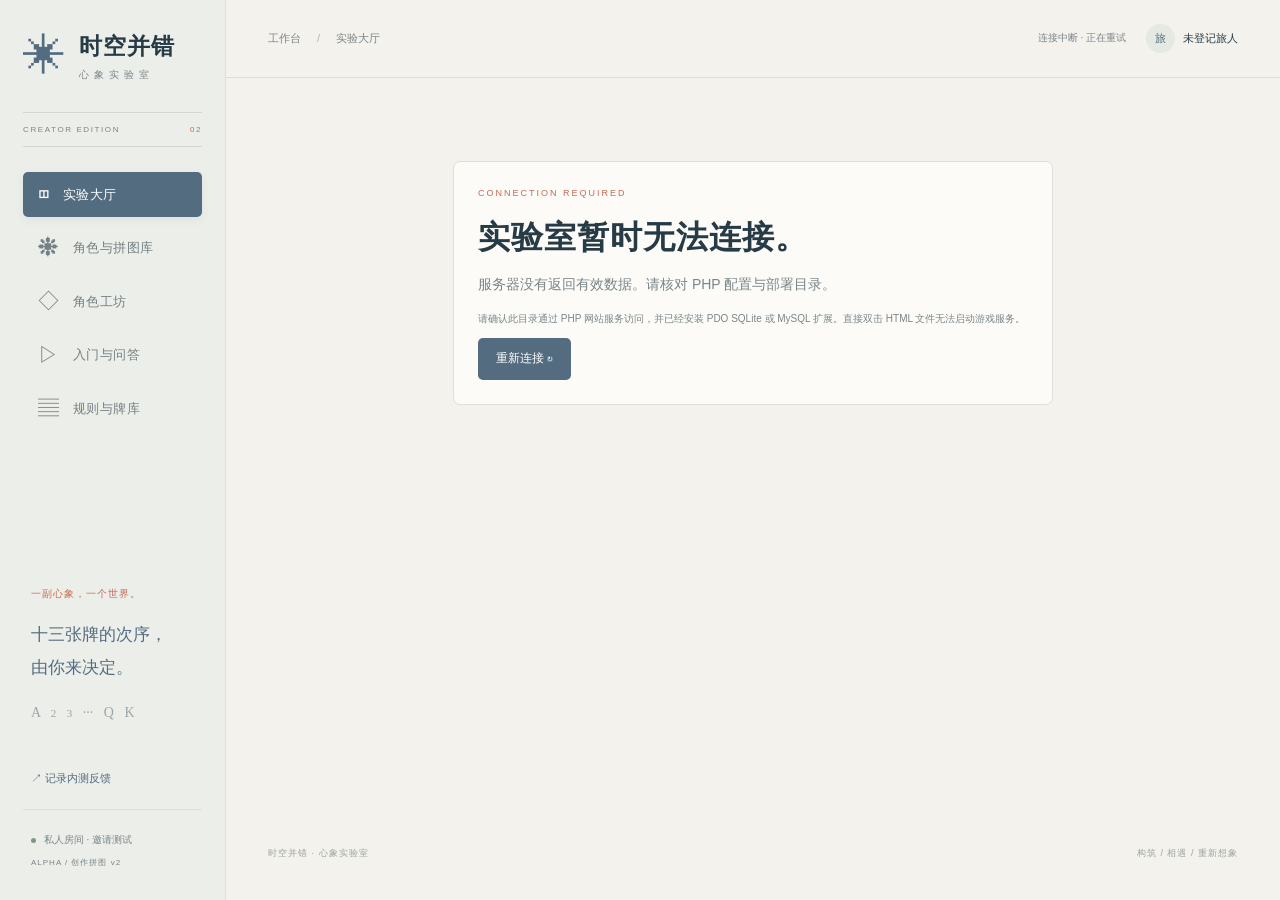
==== commit 0b4a5a44: "Add guided tutorials, creation quiz, and improved table interactions" ====
--- a/public/index.html
+++ b/public/index.html
@@ -7,6 +7,10 @@
   <meta name="description" content="时空并错：围绕十三张心象展开的卡牌对战与角色创作实验室。">
   <title>时空并错 · 心象实验室</title>
   <link rel="stylesheet" href="assets/style.css">
+  <link rel="stylesheet" href="assets/onboarding.css">
+  <script src="assets/skill-text.js"></script>
+  <script src="assets/table-ui.js"></script>
+  <script src="assets/learn.js"></script>
   <script src="assets/app.js" defer></script>
 </head>
 <body>
@@ -18,6 +22,7 @@
         <button data-nav="home" class="nav-item active"><span aria-hidden="true">◫</span> 实验大厅</button>
         <button data-nav="library" class="nav-item"><span aria-hidden="true">❋</span> 角色与拼图库</button>
         <button data-nav="workshop" class="nav-item"><span aria-hidden="true">◇</span> 角色工坊</button>
+        <button data-nav="learn" class="nav-item"><span aria-hidden="true">▷</span> 入门与问答</button>
         <button data-nav="reference" class="nav-item"><span aria-hidden="true">▤</span> 规则与牌库</button>
         <button data-nav="room" class="nav-item" id="room-nav" hidden><span aria-hidden="true">◎</span> 当前对局</button>
       </nav>
--- a/public/assets/style.css
+++ b/public/assets/style.css
@@ -9,6 +9,8 @@
 @media(max-width:720px){.sidebar{width:100%;min-width:0;height:62px;top:auto;bottom:0;padding:0;background:#eceee9f5;backdrop-filter:blur(10px);border-right:0;border-top:1px solid var(--line);display:block}.sidebar .brand,.edition,.sidebar-note,.feedback-link,.sidebar-bottom{display:none}.sidebar nav{flex-direction:row;height:100%;gap:0;justify-content:space-around}.nav-item{display:flex;flex-direction:column;gap:4px;border-radius:0;flex:1;justify-content:center;font-size:9px;padding:5px 0;letter-spacing:0}.nav-item>span{font-size:19px}.nav-item.active{background:transparent;color:var(--blue);box-shadow:inset 0 2px var(--blue)}.workspace{width:100%;margin:0;padding-bottom:62px}.topbar{height:62px;padding:0 20px}.breadcrumb{font-size:10px}.header-right{gap:10px}.network-status{font-size:8px}.identity{font-size:10px}.identity>span:first-child{width:24px;height:24px}.breadcrumb span{margin:0 8px}main{padding:25px 20px 30px;min-height:calc(100vh - 170px)}.main-footer{padding:0 20px 20px;font-size:8px}.page-heading{gap:15px;margin-bottom:22px;align-items:start}.page-heading h1{font-size:24px}.page-heading p{font-size:10px}.page-heading .pill{font-size:8px;padding:4px 8px}.hero{grid-template-columns:1fr;min-height:0}.hero-copy{padding:28px 25px}.hero h2{font-size:31px;line-height:1.5}.hero p{font-size:11px;max-width:290px;margin-bottom:21px}.hero-art{height:170px;min-height:170px;order:2;background-position:50% 57%}.hero-art:before{background:linear-gradient(180deg,#fcfbf8 0%,#fcfbf810 22%,transparent 40%)}.home-grid{margin-top:25px}.section-heading h2{font-size:17px}.preset-grid{gap:10px}.preset-card{grid-template-columns:1fr;min-height:0}.preset-portrait{height:135px}.preset-info{padding:13px}.preset-info h3{font-size:16px}.preset-info p{font-size:9px;margin:7px 0}.selected-check{background:#fcfbf8bd;border-radius:3px;padding:0 4px}.home-aside{display:block}.quick-panel{margin-top:7px}.rule-shortcut{padding:17px 0}.lower-banner{padding:17px 15px;flex-wrap:wrap;gap:10px}.lower-banner p{font-size:9px}.lower-banner button{margin-left:39px}.panel{padding:19px}.panel-title h2{font-size:18px}.form-grid{gap:12px}.form-grid.three{grid-template-columns:repeat(2,minmax(0,1fr))}.workshop-aside{display:block}.budget-box{margin-bottom:13px}.skill-block{padding:13px}.effect-row{grid-template-columns:1fr 1fr 50px 28px}.effect-row .effect-color{grid-column:1/3;grid-row:auto}.effect-row>.icon-button{grid-column:4;grid-row:1}.effect-row{position:relative;border-top:1px solid #d6dfd7;padding-top:8px}.effect-row select,.effect-row input{font-size:10px;padding:7px 5px}.effect-row .effect-color:empty{display:none}.deck-slot{grid-template-columns:18px 22px minmax(0,1fr) 22px;gap:6px;padding:7px}.slot-rank{font-size:19px}.custom-slot{grid-column:1/-1;padding:10px 4px 2px}.save-bar{bottom:75px;padding:10px}.save-bar p{max-width:140px;font-size:9px}.save-bar .btn{font-size:10px;padding:8px 10px}.seat-list{grid-template-columns:1fr}.seat{min-height:88px}.room-controls{display:block}.room-controls .panel+.panel{margin-top:17px}.match-top{align-items:start}.match-top h1{font-size:20px}.match-top .btn{padding:5px 8px;font-size:10px}.turn-banner{padding:12px 14px}.turn-banner strong{font-size:15px}.phase-tag{font-size:8px}.opponents{gap:9px}.player-board{flex:1 1 105px;min-width:100px;max-width:none}.player-art{height:85px}.player-art .player-name{font-size:14px;left:9px}.player-meta{padding:9px}.player-meta .meta-top{font-size:8px}.player-counts{font-size:8px;gap:8px}.player-target{font-size:8px;padding:2px 4px;top:5px;right:5px}.self-board{padding:13px}.self-title{gap:10px}.self-title h3{font-size:16px}.self-title p{font-size:9px}.self-title .health{max-width:100px}.playing-card{flex-basis:83px;width:83px;height:125px}.hand-cards{gap:7px;min-height:134px}.hand-label{font-size:9px}.action-panel{padding:14px}.action-panel h3{font-size:16px}.action-panel p{font-size:10px}.toast{left:50%;bottom:80px;font-size:11px;width:max-content;max-width:90vw}.modal-inner{padding:23px}.modal-header h2{font-size:20px}.btn{font-size:11px}.notice{font-size:10px}.reference-card h3{font-size:15px}.reference-card p{font-size:11px}}
 @media(prefers-reduced-motion:reduce){*,*:before,*:after{animation:none!important;transition:none!important;scroll-behavior:auto!important}}
 /* Data-backed character collections and reusable creator puzzles. */
+.mechanic-fields{border-left:2px solid var(--line);padding:12px 0 12px 14px;margin:8px 0 18px;min-width:0}.mechanic-fields>label{margin:8px 0}.mechanic-fields .effect-row{grid-template-columns:minmax(110px,1.5fr) minmax(90px,1fr) minmax(70px,.7fr) minmax(90px,1fr) 28px}.text-mode-control{min-width:170px;max-width:230px}.skill-sentence,[data-skill-technical]{overflow-wrap:anywhere}.deck-slot>label{grid-column:3/-1}.match-top{flex-wrap:wrap}
+@media(max-width:720px){.mechanic-fields{padding-left:8px;margin-left:0}.mechanic-fields .effect-row{grid-template-columns:minmax(0,1fr) minmax(0,1fr) 60px 28px}.mechanic-fields .effect-row select{min-width:0}.text-mode-control{min-width:0;max-width:180px}.library-tools{flex-wrap:wrap}.library-tools>label{min-width:0!important}.effect-row{min-width:0}.effect-row>select{min-width:0}}
 .character-art{position:relative;overflow:hidden;background-image:none!important;background:linear-gradient(155deg,#e3e9df,#f1f0e7)!important}
 .character-art img{display:block;width:100%;height:100%;object-fit:contain;object-position:center;position:absolute;inset:0}
 .preset-portrait.character-art img{object-position:center 20%}.player-art.character-art img{object-fit:cover;object-position:center 24%}
@@ -20,6 +22,8 @@
 .template-actions{display:flex;align-items:center;gap:8px;flex-wrap:wrap;margin:10px 0 14px}.template-actions .btn{font-size:11px}.puzzle-toolbar{display:flex;gap:8px;flex-wrap:wrap;margin:15px 0}.puzzle-toolbar input{flex:1 1 180px;width:auto}.puzzle-toolbar select{width:auto;max-width:100%;flex:1 1 115px}.puzzle-results{max-height:54vh;overflow:auto;padding:0 4px 3px 0;overscroll-behavior:contain}.puzzle-card{padding:17px;border:1px solid var(--line);border-radius:5px;margin:11px 0;background:#f5f6ef}.puzzle-title{display:flex;align-items:center;justify-content:space-between;gap:10px}.puzzle-title h3{font-size:18px;margin:0}.puzzle-title .pill{font-size:8px;white-space:nowrap}.puzzle-card p{font-size:11px;margin:10px 0;line-height:1.8}.puzzle-card .template-actions{margin-bottom:0}.puzzle-card small{font-size:10px}.puzzle-tags{display:flex;flex-wrap:wrap;gap:5px;margin:12px 0}.puzzle-tags span{font-size:9px}.slot-pick{grid-column:3/-1;font-size:10px;text-align:left;padding:3px 0}.slot-picker{display:grid;grid-template-columns:repeat(2,minmax(0,1fr));gap:8px}.slot-picker .btn{white-space:normal;text-align:left}
 .art-current{display:flex;align-items:center;gap:12px;margin-top:6px}.field-label{font-size:11px;color:var(--ink)}.art-current .portrait-option{flex-shrink:0;height:63px;width:53px;margin:0}.art-library{display:grid;grid-template-columns:repeat(4,minmax(0,1fr));gap:10px;margin-top:18px;max-height:60vh;overflow:auto}.art-choice{padding:0;background:#eef1e9;border:1px solid var(--line);border-radius:5px;overflow:hidden}.art-choice:hover{border-color:var(--coral)}.art-thumbnail{height:125px;background-image:url('mind-atlas.png');background-size:200% 200%}.art-choice span{display:block;font-size:10px;padding:8px 5px}.effect-hint{font-size:9px;color:var(--muted);max-height:3.9em;overflow:hidden;line-height:1.3}.modal-actions{flex-wrap:wrap}.modal-actions .btn{white-space:normal}
 .is-busy [data-action="import-templates"],.is-busy [data-action="collect-puzzle"],.is-busy [data-action="save-skill-template"],.is-busy [data-action="save-mind-template"]{opacity:.55;cursor:wait}
+.combat-statuses{display:flex;flex-wrap:wrap;gap:5px;margin:9px 0;font-size:10px;color:#806146}.combat-statuses span{padding:3px 7px;border:1px solid #deceba;border-radius:3px;background:#f2eadf}.sequestered-cards{padding:9px 12px;border:1px dashed #b9c5c0;border-radius:4px;margin:10px 0;color:var(--muted);font-size:11px}.sequestered-cards summary{cursor:pointer}.sequestered-cards .hand-cards{min-height:0;margin-top:8px}.puzzle-card .source-link{display:block;margin-top:5px}.puzzle-toolbar #puzzle-expansion{flex:1 1 155px}
+.practice-bots{display:grid;gap:12px;margin:16px 0}.bot-setup{border:1px solid var(--line);border-radius:5px;padding:12px;min-width:0}.bot-setup select,#practice-build,#bot-add-build{max-width:100%;text-overflow:ellipsis}.bot-preview{display:flex;gap:12px;align-items:center;margin-top:10px}.bot-preview .seat-portrait{flex-shrink:0}.bot-preview p{margin:4px 0 0;font-size:11px;color:var(--muted)}
 @media(min-width:1450px){.character-library-grid{grid-template-columns:repeat(4,minmax(0,1fr))}.library-portrait{height:245px}}
 @media(max-width:1180px){.library-tools{flex-wrap:wrap}.library-tools .button-row{width:100%}.character-library-grid{gap:12px}.library-portrait{height:190px}.library-copy{padding:13px}.library-copy h3{font-size:20px}}
 @media(max-width:980px){.character-library-grid{grid-template-columns:repeat(2,minmax(0,1fr))}.library-portrait{height:230px}}
--- a/public/assets/onboarding.css
+++ b/public/assets/onboarding.css
@@ -0,0 +1,11 @@
+/* Teaching, character creation and the interactive table share the existing palette. */
+.learning-entry{display:flex;justify-content:space-between;align-items:center;gap:24px;padding:24px 28px;margin-bottom:28px;background:#e8eeeb;border:1px solid #c6d5d0;border-radius:8px}.learning-entry h2{font-size:23px;margin:5px 0 8px}.learning-entry p{font-size:13px;margin:0;color:#53615d}.learning-entry .button-row{flex-wrap:wrap}.learning-entry .btn{white-space:normal}.creator-guide{padding:18px 22px;border:1px solid #c6d5d0;background:#edf2ef;margin-bottom:22px;border-radius:6px}.creator-guide summary{cursor:pointer;font-weight:600}.creator-guide li,.creator-guide p{font-size:13px;line-height:1.9}.creator-guide ol{padding-left:22px}.virtue-test{max-width:850px;margin:12px auto 40px}.virtue-test h1{font-size:30px}.question-progress{display:flex;justify-content:space-between;gap:12px;font-size:12px;color:#56645f}.virtue-test progress{width:100%;height:7px;margin:14px 0 25px;accent-color:#526d64}.question-card{background:var(--surface);border:1px solid var(--line);border-radius:9px;padding:32px}.question-card h2{font-size:25px;line-height:1.6;margin:10px 0 25px}.virtue-options{display:grid;gap:12px}.virtue-option{display:flex;align-items:center;gap:17px;min-height:65px;padding:17px;text-align:left;font-size:15px;line-height:1.7;color:var(--ink);border:1px solid #cfd7d1;border-radius:5px;background:#f7f8f3}.virtue-option span{display:grid;place-items:center;min-width:28px;height:28px;border:1px solid #b2c0b7;border-radius:50%;font-size:12px}.virtue-option:hover{border-color:#59746b;background:#edf2ed}.virtue-option.selected{border:2px solid #59746b;padding:16px;background:#e4ede8}.virtue-option.selected span{background:#59746b;color:white}.question-actions{display:flex;justify-content:space-between;margin-top:26px;gap:16px}.virtue-result{display:grid;grid-template-columns:1fr 1fr;gap:22px}.virtue-result p{font-size:14px;line-height:1.9}.result-skill{border-top:1px solid var(--line);margin-top:23px}.result-skill h3{font-size:19px;margin-bottom:8px}.budget-summary{background:#eaf0e9;padding:14px;margin-top:24px;font-size:13px;border-radius:4px}.virtue-deck{grid-column:1/-1}.virtue-deck .mind-token{min-width:95px;max-width:120px;white-space:normal;display:grid;gap:5px;text-align:center}.virtue-deck .mind-token small{font-size:12px}.virtue-deck .mind-strip{overflow-x:auto;flex-wrap:nowrap;align-items:stretch}.virtue-deck .mind-token b{font-size:10px;color:var(--muted)}
+.in-game main{padding:20px 24px}.in-game .topbar{height:55px}.compact-match{margin-bottom:15px;align-items:center}.compact-match h1{font-size:24px;margin:3px 0}.compact-match .eyebrow{margin-bottom:3px}.table-layout{display:grid;grid-template-columns:minmax(0,1fr) 245px;gap:18px}.table-arena,.table-side{min-width:0}.table-status{display:flex;flex-wrap:wrap;align-items:center;justify-content:space-between;gap:8px;padding:12px 16px;background:#e3ece8;border:1px solid #bfcfc7;border-radius:6px;font-size:12px;margin-bottom:12px}.table-status strong{font-size:16px}.table-layout .opponents{margin-bottom:12px;display:flex;gap:10px;align-items:flex-start}.table-layout .player-board{min-width:145px;max-width:230px;flex:1 1 150px}.table-layout .player-art{height:85px}.table-layout .player-meta{padding:10px}.table-layout .player-board summary{font-size:11px;cursor:pointer;margin-top:7px}.table-layout .player-board details p{font-size:11px;line-height:1.7}.table-layout .player-counts{margin-top:9px;font-size:11px;flex-wrap:wrap;gap:7px}.health-explicit{display:flex;align-items:center;flex-wrap:wrap;justify-content:space-between;gap:5px;margin:8px 0;line-height:1.8}.health-explicit .spirit-value,.health-explicit .body-value{font-size:11px;white-space:nowrap}.health-explicit b{font-size:19px;margin-left:2px}.health-explicit small{width:100%;color:#934a40;font-size:10px}.spirit-value{color:#426c82}.body-value{color:#594c48}.table-layout .self-title .health{margin-left:auto;max-width:none;min-width:175px}.table-layout .self-title .health b{font-size:25px}.table-layout .self-title .health span{font-size:13px}.table-layout .self-title small{font:12px sans-serif;color:var(--muted)}.table-layout .self-board{padding:16px;background:#f5f6f0}.table-layout .self-title{flex-wrap:wrap;margin-bottom:10px}.table-command{padding:14px 16px;border:1px solid #d2dcd5;border-radius:6px;background:#fbfcf8;margin-bottom:12px;min-height:75px}.table-command .action-panel{padding:13px 0 0;background:transparent;border:0;margin:0!important}.table-command .action-panel p{font-size:13px;line-height:1.8}.table-command .panel-title{margin-bottom:4px}.table-command .panel-title h3{font-size:18px}.table-command label{max-width:380px}.table-command .turn-actions{margin-top:10px;gap:8px}.table-command .btn{font-size:12px;padding:10px 14px;white-space:normal}.table-command .response-panel{border-top:1px solid var(--line);margin-top:10px!important}.phase-instruction{font-size:13px;line-height:1.7;margin:0;color:#344b43}.phase-instruction p{margin:4px 0 8px;font-size:13px}.phase-instruction>span{display:block;font-size:11px;color:var(--muted)}.mind-preview{display:flex;gap:7px;flex-wrap:wrap;align-items:center;font-size:12px;margin:10px 0}.preview-card{padding:6px 9px;background:#e9eee2;border:1px solid #c5d0b9;border-radius:4px}.mind-preview small{display:block;width:100%;font-size:11px;color:#706659}.table-layout .hand-label{font-size:12px;margin:11px 0}.table-layout .hand-cards{gap:8px;min-height:143px;overflow-x:auto;flex-wrap:nowrap;align-items:flex-start;padding:8px 2px 10px}.table-layout .playing-card{height:139px;width:99px;flex:0 0 99px;padding:9px;border-top:5px solid #9caaa0;border-radius:6px;display:flex;flex-direction:column;justify-content:space-between;text-align:left;position:relative;transition:transform .12s ease,border-color .12s ease}.table-layout .playing-card:hover{transform:translateY(-3px)}.table-layout .playing-card.selected{transform:translateY(-5px);border:2px solid #4b715c;border-top-width:5px;box-shadow:0 0 0 2px #a9cbb5}.table-layout .playing-card .card-top{font-size:17px;width:100%;margin:0}.table-layout .playing-card .card-name{font-size:15px;text-align:center;line-height:1.5;margin:5px 0;position:static;white-space:normal}.table-layout .card-origin{font-size:9px;position:static}.damage-label{font-size:9px;font-weight:600;white-space:normal}.card-extra{font-size:10px;color:#416850;min-height:14px}.table-layout .attack-cool{border-top-color:#4283a3;background:linear-gradient(#e8f2f7,#fafcfb)}.table-layout .attack-cool .damage-label{color:#285e7a}.table-layout .attack-warm{border-top-color:#bc6348;background:linear-gradient(#f8eae2,#fffaf5)}.table-layout .attack-warm .damage-label{color:#913c28}.table-layout .attack-neutral{border-top-color:#5e5559;background:linear-gradient(#eee9eb,#faf8f8)}.table-layout .attack-neutral .damage-label{color:#51454b}.ink-cool{color:#285e7a}.ink-warm{color:#a44831}.table-layout .skill-buttons{margin:6px 0;gap:7px}.table-layout .skill-button{font-size:12px;white-space:normal;text-align:left;line-height:1.6}.skill-button.selected{outline:2px solid #65816a;background:#e3ece3}.equipment-rack{display:flex;gap:7px;flex-wrap:wrap;align-items:center;border-top:1px solid var(--line);padding:10px 0;font-size:12px}.equipment-rack>small{font-size:11px;color:var(--muted)}.own-minds{border-top:1px solid var(--line);padding-top:10px;font-size:12px}.own-minds summary{cursor:pointer}.own-minds .mind-strip{margin-top:10px}.target-control{margin:7px 0}.target-control .player-target{position:static;font-size:12px;padding:6px 12px;width:100%}.target-control .target-legal{background:#e0eee3;border:1px solid #65816a;color:#234b31}.target-control small{display:block;font-size:10px;line-height:1.5;color:#925441;margin-top:3px}.table-layout .legal-target{border-color:#789a7f;box-shadow:0 0 0 1px #789a7f}.table-layout .targeted{border-color:#315f3e;box-shadow:0 0 0 2px #315f3e}.table-layout .self-title .target-control{min-width:120px}.state-tag,.state-warning{display:inline-block;padding:4px 7px;margin:5px 4px 0 0;border-radius:3px;font-size:11px;background:#e9ece4}.state-warning{color:#8d3f32;background:#f4e5df}.unavailable-reason{background:#f7ede3;color:#795135;padding:10px 12px;border-left:3px solid #ac805c}.table-side>details{border:1px solid var(--line);border-radius:5px;background:#f9faf6;padding:14px;margin-bottom:12px;font-size:12px}.table-side summary{cursor:pointer;font-weight:600;line-height:1.6}.table-side p{font-size:12px;line-height:1.85;margin:10px 0}.table-log>div{max-height:470px;overflow:auto}.table-log p{border-bottom:1px solid #e1e5df;padding-bottom:9px}.lesson-banner{display:flex;gap:22px;justify-content:space-between;align-items:center;padding:20px 24px;margin-bottom:16px;border:1px solid #afc5cf;background:#edf4f7;border-radius:7px}.lesson-banner h2{font-size:22px;margin:5px 0 8px}.lesson-banner p{font-size:14px;line-height:1.8;margin:0;max-width:800px}.lesson-banner .button-row{flex-wrap:wrap;flex-shrink:0}.lesson-complete{background:#eaf2e6;border-color:#abc0a2}.lesson-success{font-size:14px;color:#3c623d;margin:0}.is-busy [data-action^=learn-],.is-busy [data-action^=virtue-]{opacity:.6;cursor:wait}button:focus-visible,summary:focus-visible{outline:3px solid #508293;outline-offset:3px}
+.table-layout{grid-template-columns:minmax(0,1fr) 320px}.table-side .table-command{grid-column:1/-1}.table-side .table-command .btn{width:100%;text-align:left}.table-side .table-command .button-row,.table-side .table-command .turn-actions{display:flex;flex-direction:column;align-items:stretch}.table-layout .player-art{height:75px}.lesson-banner{padding:15px 20px}.lesson-banner h2{font-size:20px}.lesson-banner .eyebrow{margin-bottom:4px}.table-layout .hand-cards:has(>p:only-child){min-height:35px}.table-side .action-placeholder{margin-bottom:5px}.table-side .phase-instruction{font-size:12px}
+@media(min-width:1450px){.table-layout{grid-template-columns:minmax(0,1fr) 340px}.table-layout .player-art{height:85px}}
+@media(max-width:1100px){.table-layout{grid-template-columns:minmax(0,1fr)}.table-side{display:grid;grid-template-columns:1fr 1fr;gap:12px}.table-side>details{margin:0}.table-log>div{max-height:200px}.lesson-banner{align-items:flex-start;flex-direction:column;gap:12px}.learning-entry{flex-direction:column;align-items:flex-start}.table-layout .player-board{max-width:230px}}
+@media(max-width:720px){.in-game main{padding:14px 12px 22px}.compact-match h1{font-size:20px}.compact-match .button-row{flex-wrap:wrap;gap:7px}.compact-match .text-mode-control{max-width:155px}.table-status{font-size:11px;padding:10px;gap:6px}.table-status strong{font-size:15px}.table-layout .opponents{overflow-x:auto;flex-wrap:nowrap;padding:2px 2px 6px}.table-layout .player-board{flex:0 0 151px;min-width:151px}.table-layout .player-art{height:65px}.table-layout .player-meta{padding:8px}.table-layout .self-board{padding:12px}.table-layout .self-title .health{margin-left:0;min-width:170px;gap:15px}.table-layout .self-title .seat-portrait{width:43px;height:52px}.table-layout .self-title h3{font-size:18px}.table-layout .self-title p{font-size:11px}.table-command{padding:12px}.table-command .btn{font-size:12px;padding:10px 11px}.table-layout .playing-card{flex-basis:89px;width:89px;height:137px;padding:8px}.table-layout .playing-card .card-name{font-size:14px}.table-layout .hand-cards{min-height:145px}.table-side{display:block}.table-side>details{margin-bottom:10px}.learning-entry{padding:20px;gap:17px}.learning-entry h2{font-size:22px;line-height:1.6}.learning-entry p{font-size:13px;line-height:1.8}.learning-entry .button-row{gap:9px}.learning-entry .btn{font-size:13px}.virtue-test{margin:0}.virtue-test h1{font-size:26px}.virtue-test .page-heading p{font-size:13px;line-height:1.9}.question-card{padding:20px 15px}.question-card h2{font-size:23px}.virtue-option{font-size:14px;gap:11px;padding:14px;min-height:75px}.virtue-option.selected{padding:13px}.question-progress{font-size:11px}.question-actions .btn{font-size:12px;white-space:normal}.virtue-result{grid-template-columns:minmax(0,1fr)}.virtue-result .panel{min-width:0;padding:20px}.virtue-deck{grid-column:auto}.virtue-result h1{font-size:25px}.lesson-banner{padding:17px}.lesson-banner p{font-size:13px}.lesson-banner h2{font-size:21px}.creator-guide{padding:15px}.nav-item{font-size:9px}}
+
+.table-command .panel-title{align-items:flex-start}.table-command .panel-title h3{flex:1;margin:0;overflow-wrap:anywhere}.table-side .table-command .panel-title .btn{width:auto;flex-shrink:0}.lesson-controls{min-width:240px;max-width:350px}.lesson-controls .button-row{margin-top:8px}.lesson-controls select{font-size:12px;padding:7px}.table-command{scroll-margin-bottom:76px}
+
+.virtue-test> .btn{margin-bottom:16px}
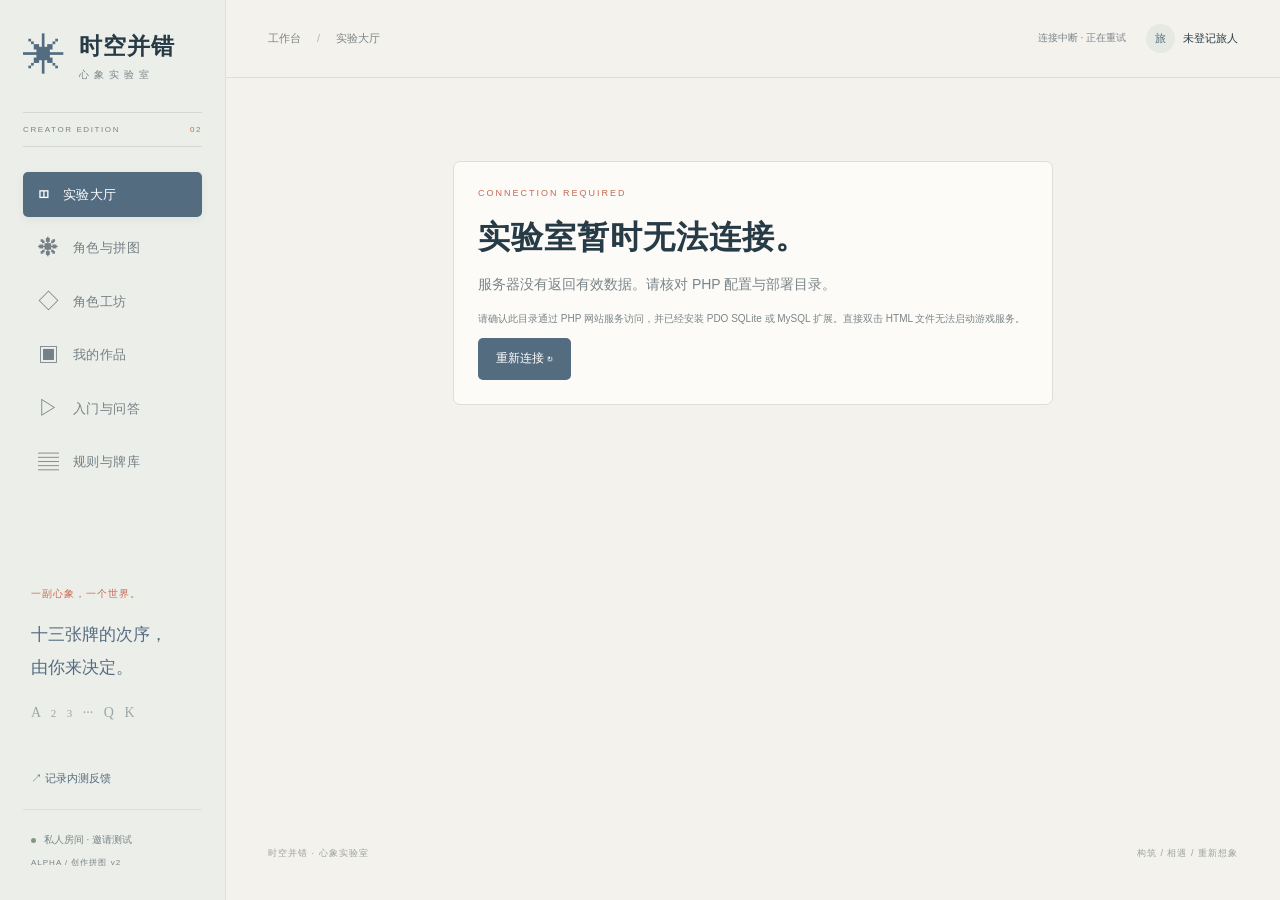
==== commit da6a698f: "Add accounts, immutable works, sharing, portraits, and publication flows" ====
--- a/public/index.html
+++ b/public/index.html
@@ -8,9 +8,11 @@
   <title>时空并错 · 心象实验室</title>
   <link rel="stylesheet" href="assets/style.css">
   <link rel="stylesheet" href="assets/onboarding.css">
+  <link rel="stylesheet" href="assets/portfolio.css">
   <script src="assets/skill-text.js"></script>
   <script src="assets/table-ui.js"></script>
   <script src="assets/learn.js"></script>
+  <script src="assets/portfolio.js"></script>
   <script src="assets/app.js" defer></script>
 </head>
 <body>
@@ -20,8 +22,9 @@
       <div class="edition">CREATOR EDITION <b>02</b></div>
       <nav>
         <button data-nav="home" class="nav-item active"><span aria-hidden="true">◫</span> 实验大厅</button>
-        <button data-nav="library" class="nav-item"><span aria-hidden="true">❋</span> 角色与拼图库</button>
+        <button data-nav="library" class="nav-item"><span aria-hidden="true">❋</span> 角色与拼图</button>
         <button data-nav="workshop" class="nav-item"><span aria-hidden="true">◇</span> 角色工坊</button>
+        <button data-nav="portfolio" class="nav-item"><span aria-hidden="true">▣</span> 我的作品</button>
         <button data-nav="learn" class="nav-item"><span aria-hidden="true">▷</span> 入门与问答</button>
         <button data-nav="reference" class="nav-item"><span aria-hidden="true">▤</span> 规则与牌库</button>
         <button data-nav="room" class="nav-item" id="room-nav" hidden><span aria-hidden="true">◎</span> 当前对局</button>
--- a/public/assets/portfolio.css
+++ b/public/assets/portfolio.css
@@ -0,0 +1,4 @@
+.account-banner{display:flex;justify-content:space-between;align-items:center;gap:24px;padding:22px 26px;background:#e7ede5;border:1px solid #d2dfd0;border-radius:7px;margin-bottom:25px}.account-banner b{font-size:16px}.account-banner p{margin:7px 0 0;max-width:690px;font-size:13px}.account-banner .btn{flex-shrink:0}.work-tabs{display:flex;gap:8px;border-bottom:1px solid var(--line);padding-bottom:15px;margin-bottom:24px}.works-grid{display:grid;grid-template-columns:repeat(2,minmax(0,1fr));gap:20px}.work-card{display:grid;grid-template-columns:120px minmax(0,1fr);border:1px solid var(--line);background:var(--surface);border-radius:8px;overflow:hidden;min-width:0}.work-portrait{min-height:235px;position:relative;background-image:url('mind-atlas.png');background-size:200% 200%;background-color:#e1e7dd}.work-portrait.character-art img{object-fit:cover;object-position:50% 20%}.work-copy{padding:21px 18px;min-width:0}.work-copy small{font-size:10px;color:var(--muted)}.work-copy h2{font-size:24px;margin:9px 0 3px}.work-copy p{font-size:12px;margin-bottom:10px;overflow-wrap:anywhere}.work-copy .button-row{flex-wrap:wrap;gap:7px}.work-tags{display:flex;flex-wrap:wrap;gap:5px;margin:12px 0}.work-tags span{font-size:11px;background:#edf2e9;border:1px solid #cfddca;border-radius:4px;padding:3px 7px;color:#426251}.work-tags .extended{background:#fff0dd;border-color:#ebd3b1;color:#89551d}.work-cost{color:var(--muted);font-size:12px;margin:14px 0}.work-empty{padding:45px 25px;text-align:center;background:#f9f8f2;border:1px dashed var(--line);border-radius:7px}.collection-card{margin-bottom:18px}.collection-card p{white-space:pre-wrap;overflow-wrap:anywhere}.collection-names{display:flex;gap:7px;flex-wrap:wrap;margin-bottom:16px}.collection-names span{background:#eeece3;padding:5px 12px;border-radius:4px}.series-share{display:flex;gap:8px;align-items:center;flex-wrap:wrap;border-top:1px solid var(--line);padding-top:12px;margin-top:14px;font-size:12px}.shared-work{display:grid;grid-template-columns:minmax(0,1fr) 300px;gap:24px;align-items:start}.shared-character{display:flex;gap:26px;align-items:center}.shared-character>div:last-child{min-width:0}.shared-character h2{font-size:30px;overflow-wrap:anywhere}.shared-portrait{position:relative;background-image:url('mind-atlas.png');background-size:200% 200%;background-color:#e1e7dd;flex:0 0 150px;height:200px;border-radius:6px;overflow:hidden}.shared-skills article{border-top:1px solid var(--line);padding-top:16px;margin-top:16px}.shared-skills p,.shared-deck p{font-size:13px;line-height:1.9}.work-actions>.btn{display:block;width:100%;margin:10px 0}.work-actions p{font-size:13px}.shared-deck{grid-column:1/-1}.shared-deck ol{columns:2;column-gap:40px;margin-bottom:0;padding-left:24px}.shared-deck li{break-inside:avoid;margin:0 0 17px;padding-left:5px}.shared-deck li p{margin:4px 0 0}.account-form{display:grid;gap:16px}.account-form .help{margin:0}.collection-picker{max-height:45vh;overflow:auto;border:1px solid var(--line);padding:10px 16px}.version-history{max-height:65vh;overflow:auto}.version-history article{padding:15px 0;border-bottom:1px solid var(--line)}.version-history small{display:block;color:var(--muted);margin-top:4px}.room-budget{margin:20px 0;border:1px solid var(--line);border-radius:5px;padding:13px}.room-budget summary{cursor:pointer;font-size:12px;font-weight:600}.room-budget[open] summary{margin-bottom:13px}.work-account-note{font-size:11px;color:var(--muted);margin-top:8px}.art-upload{margin-top:10px}.art-upload input{font-size:12px}.portfolio-toolbar{display:flex;gap:8px;flex-wrap:wrap;margin-bottom:18px}.is-busy [data-action^="works-"]{cursor:wait}
+@media(max-width:1180px){.works-grid{grid-template-columns:1fr}.work-card{grid-template-columns:145px minmax(0,1fr)}.shared-work{grid-template-columns:minmax(0,1fr) 260px}.shared-character{gap:16px}.shared-portrait{flex-basis:110px;height:170px}}
+@media(max-width:720px){.account-banner{padding:18px;gap:12px;flex-wrap:wrap}.account-banner p{font-size:12px}.work-tabs{gap:5px}.work-tabs .btn{font-size:12px}.work-card{grid-template-columns:90px minmax(0,1fr)}.work-copy{padding:16px 12px}.work-copy h2{font-size:23px}.work-copy .btn{font-size:11px;padding:8px}.work-tags span{font-size:10px}.work-portrait{min-height:235px}.shared-work{grid-template-columns:minmax(0,1fr);gap:16px}.shared-deck{grid-column:auto}.shared-deck ol{columns:1}.shared-character{gap:15px}.shared-character h2{font-size:25px}.shared-portrait{flex-basis:90px;height:150px}.collection-card .button-row{flex-wrap:wrap}.collection-card .panel-title{gap:10px}.collection-card .panel-title h2{overflow-wrap:anywhere}.collection-card .panel-title span{flex-shrink:0}.sidebar nav{overflow-x:hidden;justify-content:flex-start}.sidebar .nav-item{flex:1 1 0;min-width:0;padding:9px 2px;font-size:9px;white-space:nowrap}.room-budget .form-grid{grid-template-columns:1fr}.portfolio-toolbar .btn{font-size:11px}.shared-work .panel{min-width:0}.account-banner .btn{font-size:12px}}
+.page-heading>.btn{flex-shrink:0}.page-heading>div{min-width:0}
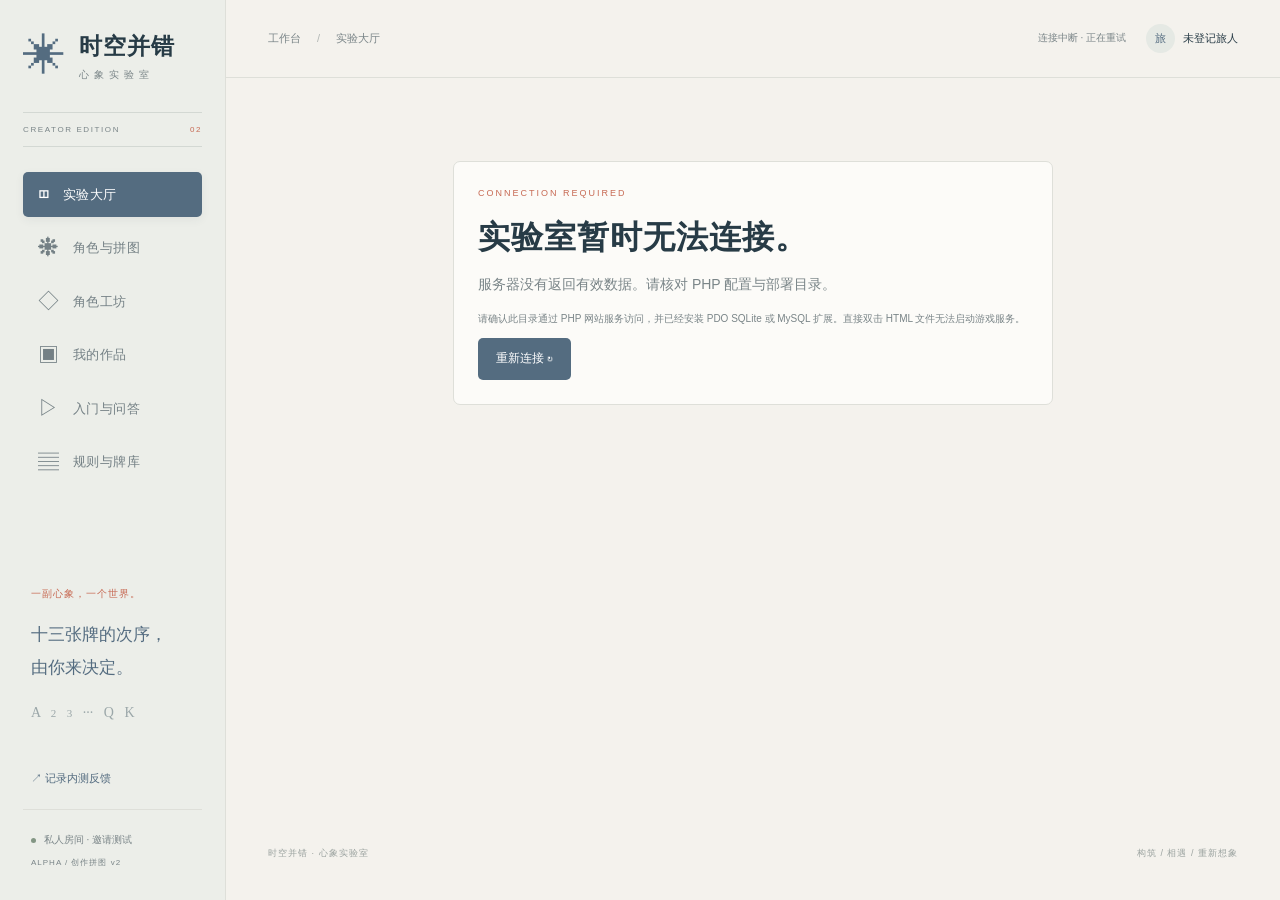
==== commit fc5e3b66: "Add customizable mind suits and AI arena spectating" ====
--- a/public/index.html
+++ b/public/index.html
@@ -9,10 +9,13 @@
   <link rel="stylesheet" href="assets/style.css">
   <link rel="stylesheet" href="assets/onboarding.css">
   <link rel="stylesheet" href="assets/portfolio.css">
+  <link rel="stylesheet" href="assets/arena.css">
   <script src="assets/skill-text.js"></script>
   <script src="assets/table-ui.js"></script>
   <script src="assets/learn.js"></script>
   <script src="assets/portfolio.js"></script>
+  <script src="assets/mind-deck-ui.js"></script>
+  <script src="assets/arena.js"></script>
   <script src="assets/app.js" defer></script>
 </head>
 <body>
--- a/public/assets/onboarding.css
+++ b/public/assets/onboarding.css
@@ -9,3 +9,10 @@
 .table-command .panel-title{align-items:flex-start}.table-command .panel-title h3{flex:1;margin:0;overflow-wrap:anywhere}.table-side .table-command .panel-title .btn{width:auto;flex-shrink:0}.lesson-controls{min-width:240px;max-width:350px}.lesson-controls .button-row{margin-top:8px}.lesson-controls select{font-size:12px;padding:7px}.table-command{scroll-margin-bottom:76px}
 
 .virtue-test> .btn{margin-bottom:16px}
+/* Identity mode communicates allegiance with text, independent of character color. */
+.identity-banner{display:flex;align-items:center;gap:24px;padding:18px 22px;margin:0 0 20px;border:1px solid #c2a56a;border-radius:14px;background:#f7efdd;color:#403725}
+.identity-banner h2{margin:4px 0;font-size:26px;white-space:nowrap}.identity-banner p{margin:4px 0}.identity-banner small{color:#645a46}
+.identity-role{display:inline-block;margin:5px 0;padding:3px 9px;border:1px solid currentColor;border-radius:5px;font-size:12px;font-weight:700;background:#fff8ed;color:#745f2d}
+.identity-role.hidden{color:#77736b;background:#eeebe5}.identity-role.wolf{color:#963e44;background:#faecec}.identity-role.fox{color:#77558e;background:#f3edf8}.identity-role.villager{color:#3d746b;background:#edf7f3}
+.healing-card .damage-label{background:#d9ebe2;color:#275743}.healing-card .card-extra{color:#275743}
+@media(max-width:600px){.identity-banner{align-items:flex-start;gap:12px;padding:14px;flex-direction:column}.identity-banner h2{font-size:23px}.identity-banner small{line-height:1.7}.self-title>.identity-role{flex-shrink:0}}
--- a/public/assets/arena.css
+++ b/public/assets/arena.css
@@ -0,0 +1,4 @@
+.deck-tools{display:flex;flex-wrap:wrap;align-items:end;gap:10px;margin:18px 0;padding:14px;background:#eef1eb;border:1px solid var(--line);border-radius:6px}.deck-tools label{min-width:115px}.deck-tools .button-row{width:100%}.deck-slot{grid-template-columns:24px 26px 100px minmax(0,1fr) 25px}.deck-slot .slot-suit{font-size:12px;padding:9px 5px}.deck-slot>.slot-position{grid-column:3/-1;display:flex;align-items:center;gap:10px;font-weight:400}.slot-position select{width:auto;max-width:180px;margin:0;padding:5px 8px}.deck-guide{display:flex;justify-content:space-between;gap:12px;color:var(--muted);font-size:12px;margin:12px 0}.arena-controls{padding:16px 20px;margin-bottom:20px}.arena-controls .help{margin:10px 0 0}.arena-layout{display:grid;grid-template-columns:minmax(0,1fr) 290px;gap:22px}.arena-layout>*,.arena-seat{min-width:0}.arena-seats{display:grid;grid-template-columns:repeat(auto-fit,minmax(185px,1fr));gap:14px}.arena-seat .player-board{width:100%;max-width:none;height:100%;min-width:0}.arena-seat .player-art{height:150px}.arena-layout .table-log{max-height:650px;overflow:auto}.arena-controls strong{font-size:13px;color:var(--blue)}.slot-suit option{color:var(--ink)}
+@media(max-width:1100px){.arena-layout{grid-template-columns:minmax(0,1fr)}.arena-layout .table-log{max-height:400px}}
+.arena-seat .player-board.dead{opacity:1}.arena-seat .player-board.dead .player-art{filter:grayscale(1);opacity:.55}
+@media(max-width:720px){.deck-slot{grid-template-columns:18px 22px minmax(0,1fr) 24px;gap:6px}.deck-slot .slot-suit{grid-column:3;grid-row:1}.deck-slot>select[data-field]{grid-column:1/4;grid-row:2}.deck-slot .reorder-buttons{grid-column:4;grid-row:1/3}.deck-slot>.slot-position{grid-column:1/-1}.arena-seats{grid-template-columns:repeat(2,minmax(0,1fr));gap:9px}.arena-seat .player-art{height:110px}.arena-controls{padding:14px}.arena-controls .button-row{gap:8px}.arena-controls strong{width:100%}.deck-tools{padding:10px}}
